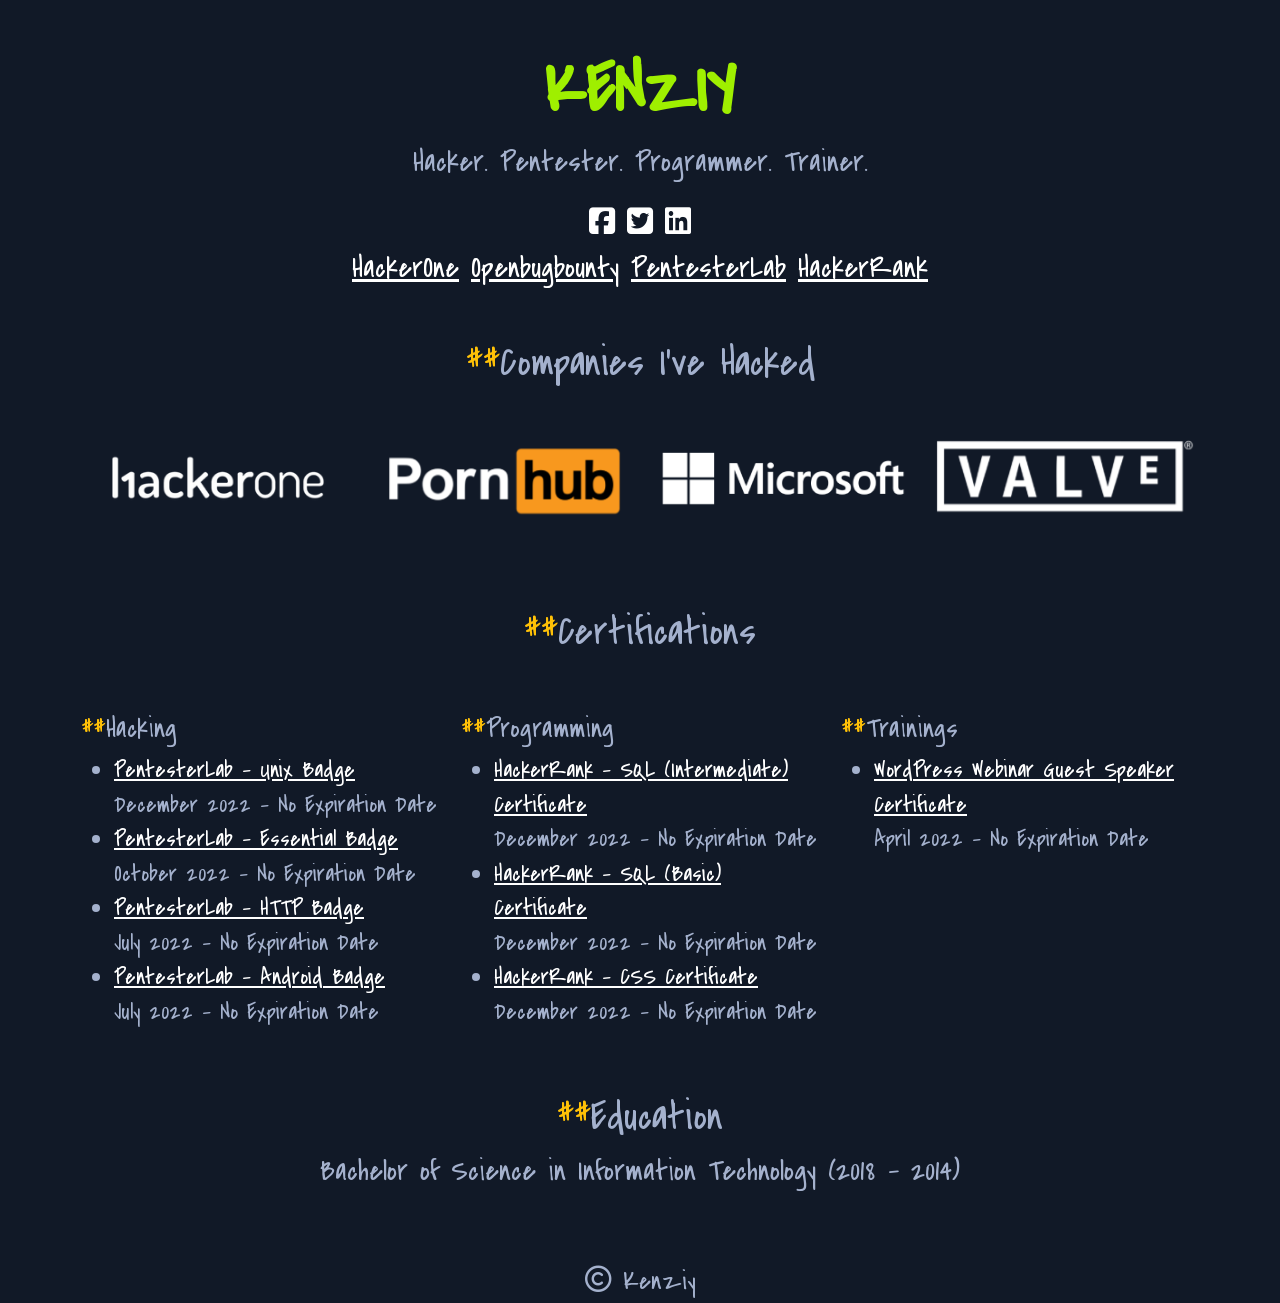
==== index.html @ 4110dbc7 "init" ====
<!DOCTYPE html>
<html>
<head>
	<meta charset="utf-8">
	<meta name="viewport" content="width=device-width, initial-scale=1">
	<!-- CSS only -->
	<link href="//cdn.jsdelivr.net/npm/bootstrap@5.2.3/dist/css/bootstrap.min.css" rel="stylesheet" integrity="sha384-rbsA2VBKQhggwzxH7pPCaAqO46MgnOM80zW1RWuH61DGLwZJEdK2Kadq2F9CUG65" crossorigin="anonymous">
	<link rel="preconnect" href="//fonts.googleapis.com"><link rel="preconnect" href="https://fonts.gstatic.com" crossorigin><link href="https://fonts.googleapis.com/css2?family=Covered+By+Your+Grace&display=swap" rel="stylesheet">
	<link rel="stylesheet" href="//cdnjs.cloudflare.com/ajax/libs/font-awesome/6.2.1/css/all.min.css" integrity="sha512-MV7K8+y+gLIBoVD59lQIYicR65iaqukzvf/nwasF0nqhPay5w/9lJmVM2hMDcnK1OnMGCdVK+iQrJ7lzPJQd1w==" crossorigin="anonymous" referrerpolicy="no-referrer" />
	<link rel="stylesheet" type="text/css" href="css/assets/owl.carousel.min.css">
	<link rel="stylesheet" type="text/css" href="css/style.css">
	<title>kenziy</title>
</head>
<body>
	<div class="container mt-5">
		<div class="row">
			<div class="col-12 text-center">
				<h1 class="title">KENZIY</h1>
				<p>Hacker. Pentester. Programmer. Trainer.</p>
				<ul class="social">
					<li>
						<a href="https://www.facebook.com/kenneth.billones/">
							<i class="fa-brands fa-square-facebook"></i>
						</a>
					</li>
					<li>
						<a href="https://twitter.com/k3nziy">
							<i class="fa-brands fa-square-twitter"></i>
						</a>
					</li>
					<li>
						<a href="https://www.linkedin.com/in/kenziy/">
							<i class="fa-brands fa-linkedin"></i>
						</a>
					</li>
				</ul>
				<ul class="social">
					<li>
						<a href="https://hackerone.com/kenziy">
							HackerOne
						</a>
					</li>
					<li>
						<a href="https://www.openbugbounty.org/researchers/kenziy/">
							Openbugbounty
						</a>
					</li>
					<li>
						<a href="https://pentesterlab.com/profile/kenziy">
							PentesterLab
						</a>
					</li>
					<li>
						<a href="https://www.hackerrank.com/kenziy">
							HackerRank
						</a>
					</li>
				</ul>
			</div>
		</div>
	</div>
	<div class="container mt-5">
		<div class="row">
			<div class="col-12 text-center">
				<h1><span class="text-warning">##</span>Companies I’ve Hacked</h1>
			</div>
		</div>
		<div class="row">
			<div class="col-12">
				<div class="owl-carousel">
				  <div>
				  	<img src="img/h1.png">
				  </div>
				  <div>
				  	<img src="img/ph.png">
				  </div>
				  <div>
				  	<img src="img/microsoft.png">
				  </div>
				  <div>
				  	<img src="img/valve.png">
				  </div>
				  <div>
				  	<img src="img/uber.png">
				  </div>
				  <div>
				  	<img src="img/sony.png">
				  </div>
				  <div>
				  	<img src="img/tuenti.png">
				  </div>
				  <div>
				  	<img src="img/Boozt.png">
				  </div>
				  <div>
				  	<img src="img/YouPorn.png">
				  </div>
				  <div>
				  	<img src="img/glitch.png">
				  </div>
				  <div>
				  	<img src="img/rbs.png">
				  </div>
				  <div>
				  	<img src="img/tmobile.png">
				  </div>
				</div>
			</div>
		</div>
	</div>
	<div class="container mt-5">
		<div class="row">
			<div class="col-12 text-center">
				<h1><span class="text-warning">##</span>Certifications</h1>
			</div>
			<div class="col-md-4 col-12 mt-5">
				<h3><span class="text-warning">##</span>Hacking</h3>
				<ul class="cerf">
					<li>
						<a href="https://pentesterlab.com/profile/kenziy">PentesterLab - Unix Badge</a>
						<div>December 2022 - No Expiration Date</div>
					</li>
					<li>
						<a href="https://pentesterlab.com/profile/kenziy">PentesterLab - Essential Badge</a>
						<div>October 2022 - No Expiration Date</div>
					</li>
					<li>
						<a href="https://pentesterlab.com/profile/kenziy">PentesterLab - HTTP Badge</a>
						<div>July 2022 - No Expiration Date</div>
					</li>
					<li>
						<a href="https://pentesterlab.com/profile/kenziy">PentesterLab - Android Badge</a>
						<div>July 2022 - No Expiration Date</div>
					</li>
				</ul>
			</div>
			<div class="col-md-4 col-12 mt-5">
				<h3><span class="text-warning">##</span>Programming</h3>
				<ul class="cerf">
					<li>
						<a href="https://www.hackerrank.com/certificates/a4f35c9ac286">HackerRank - SQL (Intermediate) Certificate</a>
						<div>December 2022 - No Expiration Date</div>
					</li>
					<li>
						<a href="https://www.hackerrank.com/certificates/40865e14c7e6">HackerRank - SQL (Basic) Certificate</a>
						<div>December 2022 - No Expiration Date</div>
					</li>
					<li>
						<a href="https://www.hackerrank.com/certificates/00c73dbf6b72">HackerRank - CSS Certificate</a>
						<div>December 2022 - No Expiration Date</div>
					</li>
				</ul>
			</div>
			<div class="col-md-4 col-12 mt-5">
				<h3><span class="text-warning">##</span>Trainings</h3>
				<ul class="cerf">
					<li>
						<a href="#">WordPress Webinar Guest Speaker Certificate</a>
						<div>April 2022 - No Expiration Date</div>
					</li>
				</ul>
			</div>
			<div class="col-12 mt-5 text-center">
				<h1><span class="text-warning">##</span>Education</h1>
				<p>Bachelor of Science in Information Technology (2018 - 2014)</p>
			</div>
		</div>
	</div>

	<footer class="mt-5">
		<div class="container">
			<div class="row">
				<div class="col-12 text-center">
					<small><i class="fa-regular fa-copyright"></i> Kenziy</small>
				</div>
			</div>
		</div>
	</footer>

	<script src="//code.jquery.com/jquery-3.6.1.slim.min.js" integrity="sha256-w8CvhFs7iHNVUtnSP0YKEg00p9Ih13rlL9zGqvLdePA=" crossorigin="anonymous"></script>
	<script type="text/javascript" src="js/owl.carousel.min.js"></script>	
	<script type="text/javascript" src="js/script.js"></script>	
</body>
</html>
---- css/style.css ----
body {
    background: #111927;
    color: #a4b1cd;
    font-family: 'Covered By Your Grace', cursive;
    font-size: 30px;
}

.title {
    color: #9fef00;
	font-size: 70px;
    font-weight: 700;
}

a {
	color: #fff;
}

a:hover,
a:active,
a:focus {
	color: #ffc107;
}

.social {
	margin: 0;
	padding: 0;
}

.social li {
	list-style: none;
	display: inline-block;
}

.cerf {
    font-size: 23px;
}
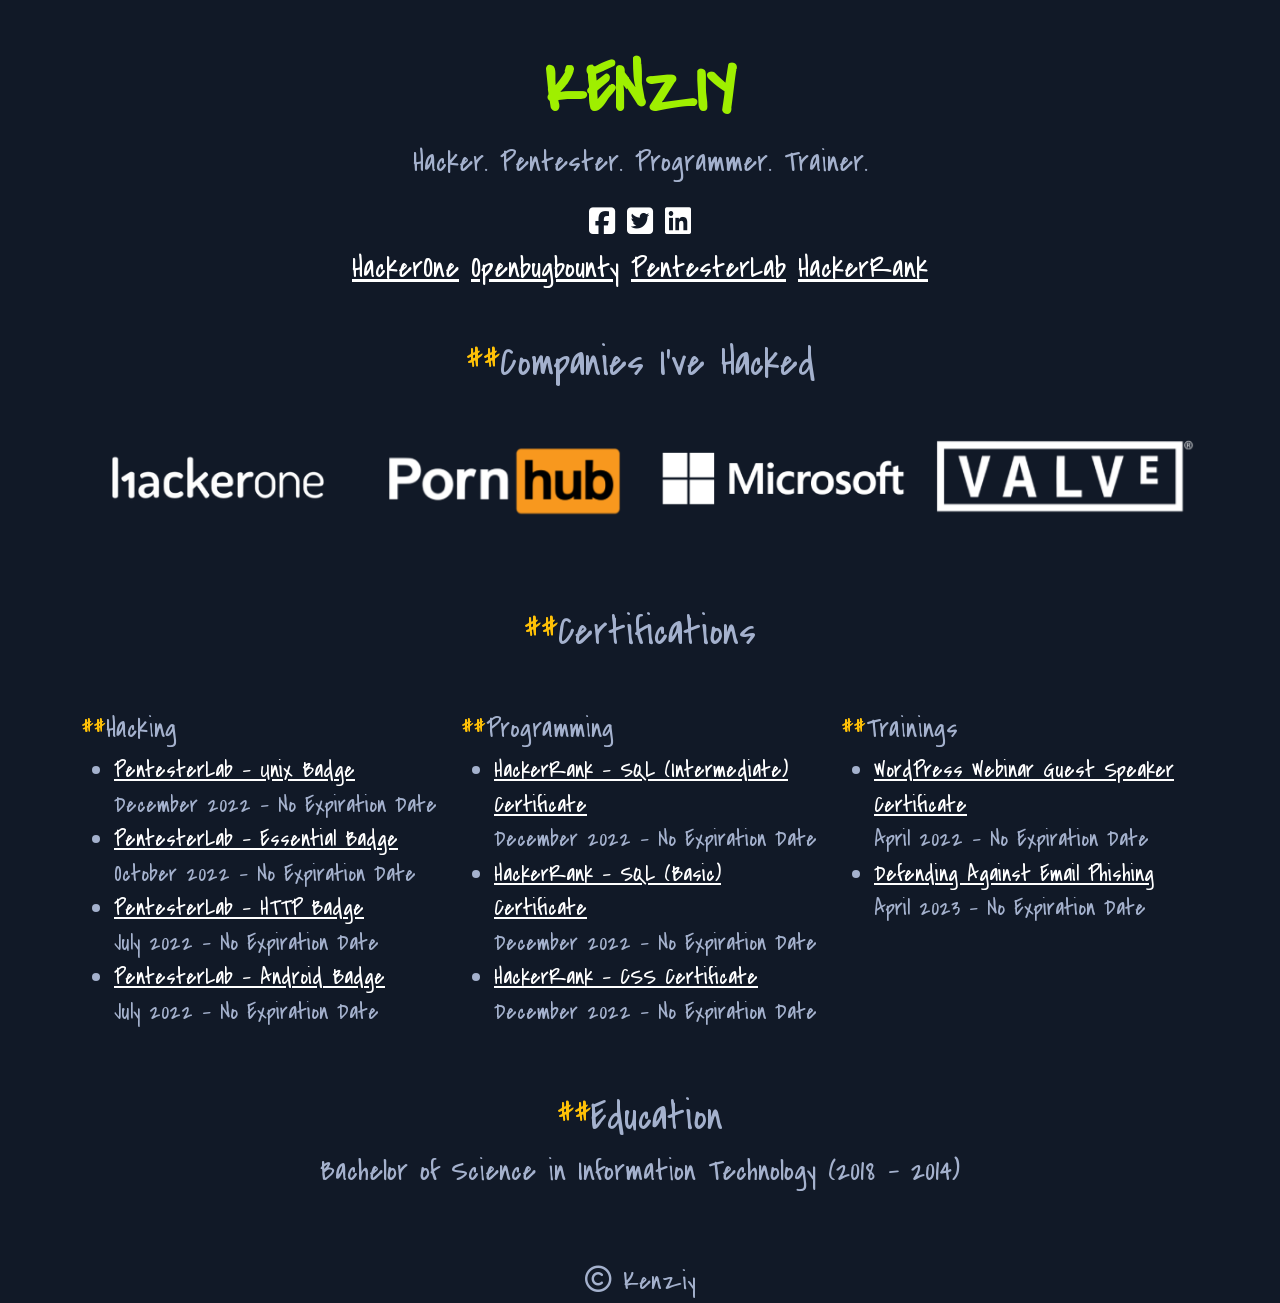
==== commit 36758442: "add new items" ====
--- a/index.html
+++ b/index.html
@@ -158,6 +158,10 @@
 						<a href="#">WordPress Webinar Guest Speaker Certificate</a>
 						<div>April 2022 - No Expiration Date</div>
 					</li>
+					<li>
+						<a href="#">Defending Against Email Phishing</a>
+						<div>April 2023 - No Expiration Date</div>
+					</li>
 				</ul>
 			</div>
 			<div class="col-12 mt-5 text-center">
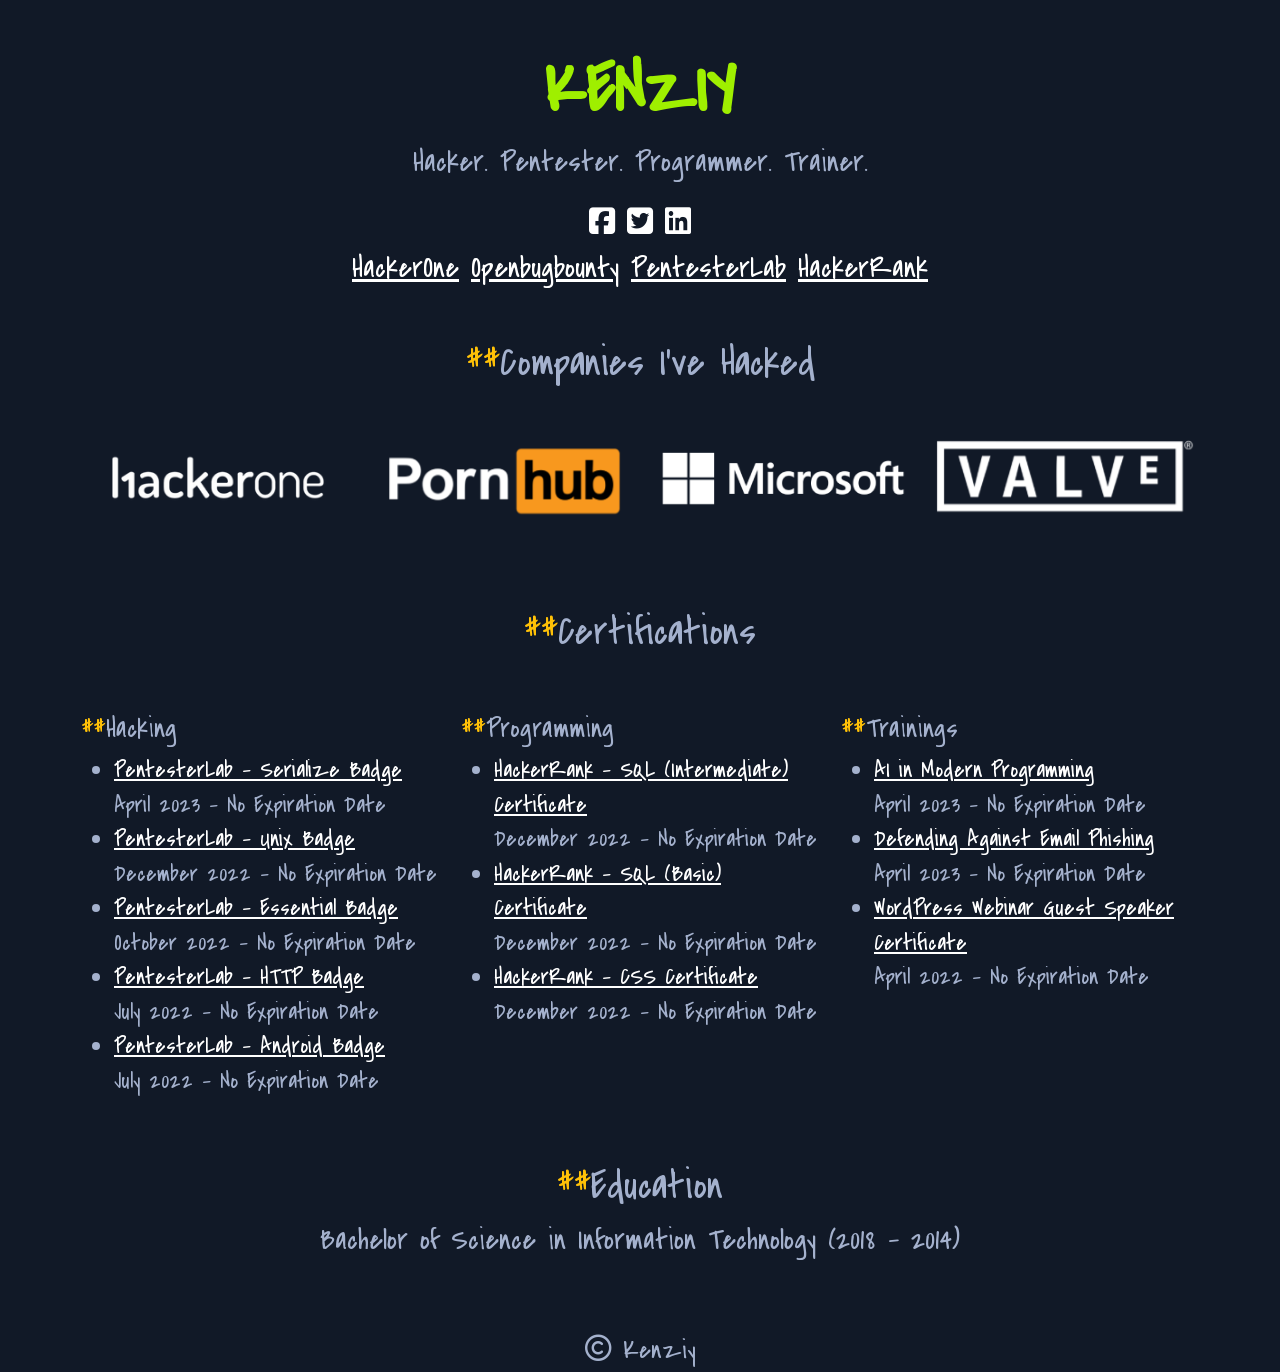
==== commit 0f7deff9: "add 2 new certificates" ====
--- a/index.html
+++ b/index.html
@@ -117,6 +117,10 @@
 				<h3><span class="text-warning">##</span>Hacking</h3>
 				<ul class="cerf">
 					<li>
+						<a href="https://pentesterlab.com/profile/kenziy">PentesterLab - Serialize Badge</a>
+						<div>April 2023 - No Expiration Date</div>
+					</li>
+					<li>
 						<a href="https://pentesterlab.com/profile/kenziy">PentesterLab - Unix Badge</a>
 						<div>December 2022 - No Expiration Date</div>
 					</li>
@@ -155,12 +159,16 @@
 				<h3><span class="text-warning">##</span>Trainings</h3>
 				<ul class="cerf">
 					<li>
-						<a href="#">WordPress Webinar Guest Speaker Certificate</a>
-						<div>April 2022 - No Expiration Date</div>
+						<a href="#">AI in Modern Programming</a>
+						<div>April 2023 - No Expiration Date</div>
 					</li>
 					<li>
 						<a href="#">Defending Against Email Phishing</a>
 						<div>April 2023 - No Expiration Date</div>
+					</li>
+					<li>
+						<a href="#">WordPress Webinar Guest Speaker Certificate</a>
+						<div>April 2022 - No Expiration Date</div>
 					</li>
 				</ul>
 			</div>
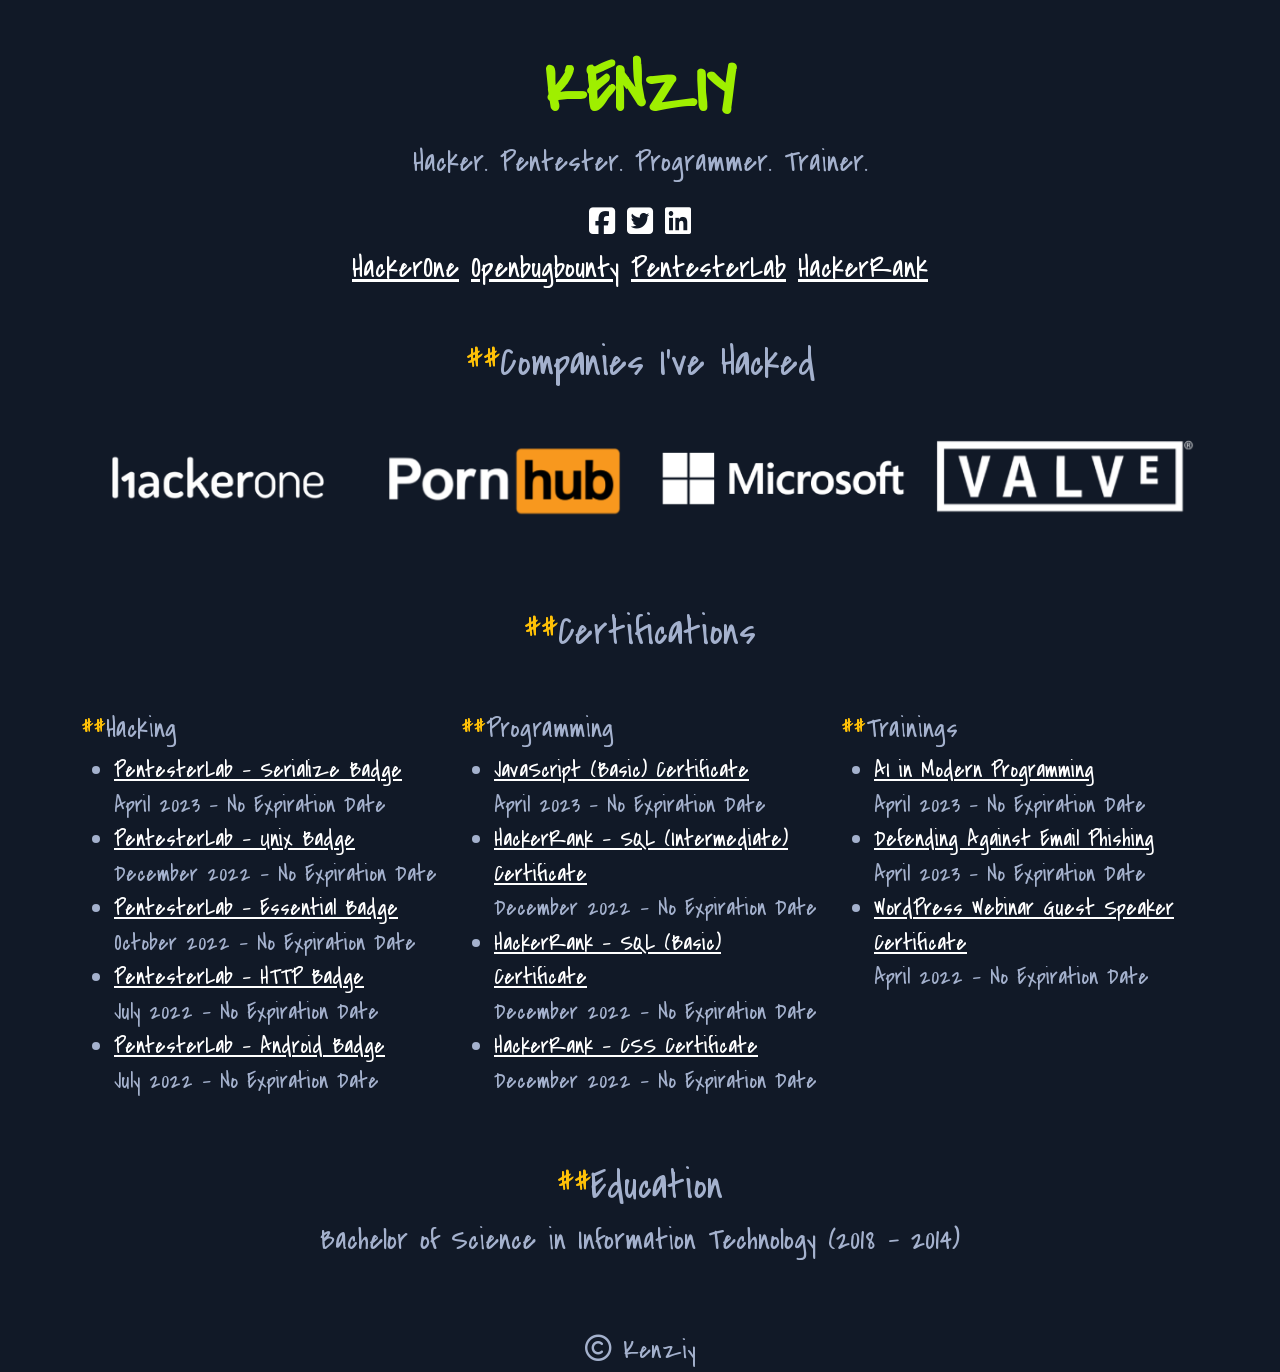
==== commit 946a6e0c: "add cert" ====
--- a/index.html
+++ b/index.html
@@ -142,6 +142,10 @@
 				<h3><span class="text-warning">##</span>Programming</h3>
 				<ul class="cerf">
 					<li>
+						<a href="https://www.hackerrank.com/certificates/iframe/6a501cbc9bdf">JavaScript (Basic) Certificate</a>
+						<div>April 2023 - No Expiration Date</div>
+					</li>
+					<li>
 						<a href="https://www.hackerrank.com/certificates/a4f35c9ac286">HackerRank - SQL (Intermediate) Certificate</a>
 						<div>December 2022 - No Expiration Date</div>
 					</li>
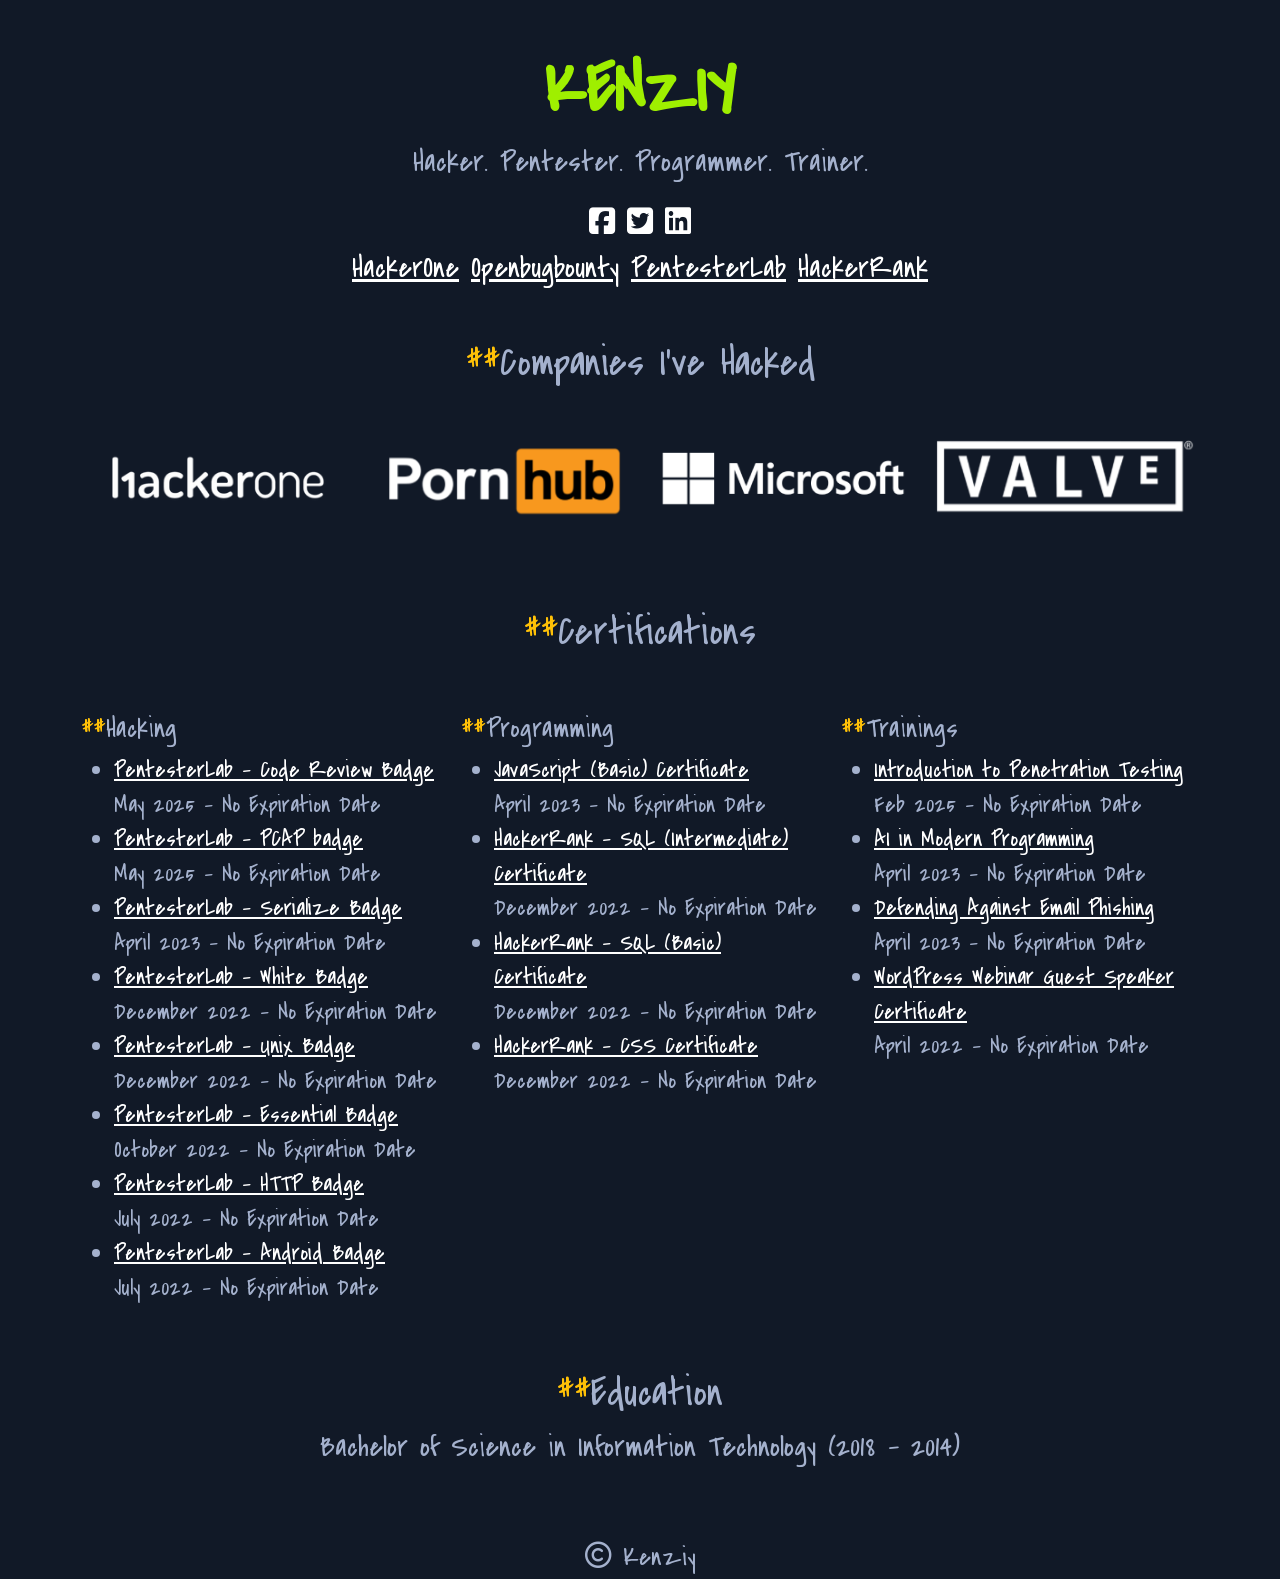
==== commit f99e12fa: "adding new certificates" ====
--- a/index.html
+++ b/index.html
@@ -117,23 +117,35 @@
 				<h3><span class="text-warning">##</span>Hacking</h3>
 				<ul class="cerf">
 					<li>
-						<a href="https://pentesterlab.com/profile/kenziy">PentesterLab - Serialize Badge</a>
-						<div>April 2023 - No Expiration Date</div>
-					</li>
-					<li>
-						<a href="https://pentesterlab.com/profile/kenziy">PentesterLab - Unix Badge</a>
-						<div>December 2022 - No Expiration Date</div>
-					</li>
-					<li>
-						<a href="https://pentesterlab.com/profile/kenziy">PentesterLab - Essential Badge</a>
+						<a href="https://pentesterlab.com/certs/1806f2f318053dd2a117ac06ebfe96">PentesterLab - Code Review Badge</a>
+						<div>May 2025 - No Expiration Date</div>
+					</li>
+					<li>
+						<a href="https://pentesterlab.com/certs/008d42134ee0b3b853c9b43e03cf5c">PentesterLab - PCAP badge</a>
+						<div>May 2025 - No Expiration Date</div>
+					</li>
+					<li>
+						<a href="https://pentesterlab.com/certs/d6bb770129b5577a820a8dba920a10">PentesterLab - Serialize Badge</a>
+						<div>April 2023 - No Expiration Date</div>
+					</li>
+					<li>
+						<a href="https://pentesterlab.com/certs/3af31ad1b3a63f45ca9ce07cfa13cc">PentesterLab - White Badge</a>
+						<div>December 2022 - No Expiration Date</div>
+					</li>
+					<li>
+						<a href="https://pentesterlab.com/certs/23453e99aaa002b8e623bb0978de0b">PentesterLab - Unix Badge</a>
+						<div>December 2022 - No Expiration Date</div>
+					</li>
+					<li>
+						<a href="https://pentesterlab.com/certs/67aaec97ef43b007c3b7911063f41b">PentesterLab - Essential Badge</a>
 						<div>October 2022 - No Expiration Date</div>
 					</li>
 					<li>
-						<a href="https://pentesterlab.com/profile/kenziy">PentesterLab - HTTP Badge</a>
+						<a href="https://pentesterlab.com/certs/45283d2e04991c6f75aaea7fc19a0a">PentesterLab - HTTP Badge</a>
 						<div>July 2022 - No Expiration Date</div>
 					</li>
 					<li>
-						<a href="https://pentesterlab.com/profile/kenziy">PentesterLab - Android Badge</a>
+						<a href="https://pentesterlab.com/certs/3af31ad1b3a63f45ca9ce07cfa13cc">PentesterLab - Android Badge</a>
 						<div>July 2022 - No Expiration Date</div>
 					</li>
 				</ul>
@@ -162,6 +174,10 @@
 			<div class="col-md-4 col-12 mt-5">
 				<h3><span class="text-warning">##</span>Trainings</h3>
 				<ul class="cerf">
+					<li>
+						<a href="#">Introduction to Penetration Testing</a>
+						<div>Feb 2025 - No Expiration Date</div>
+					</li>
 					<li>
 						<a href="#">AI in Modern Programming</a>
 						<div>April 2023 - No Expiration Date</div>
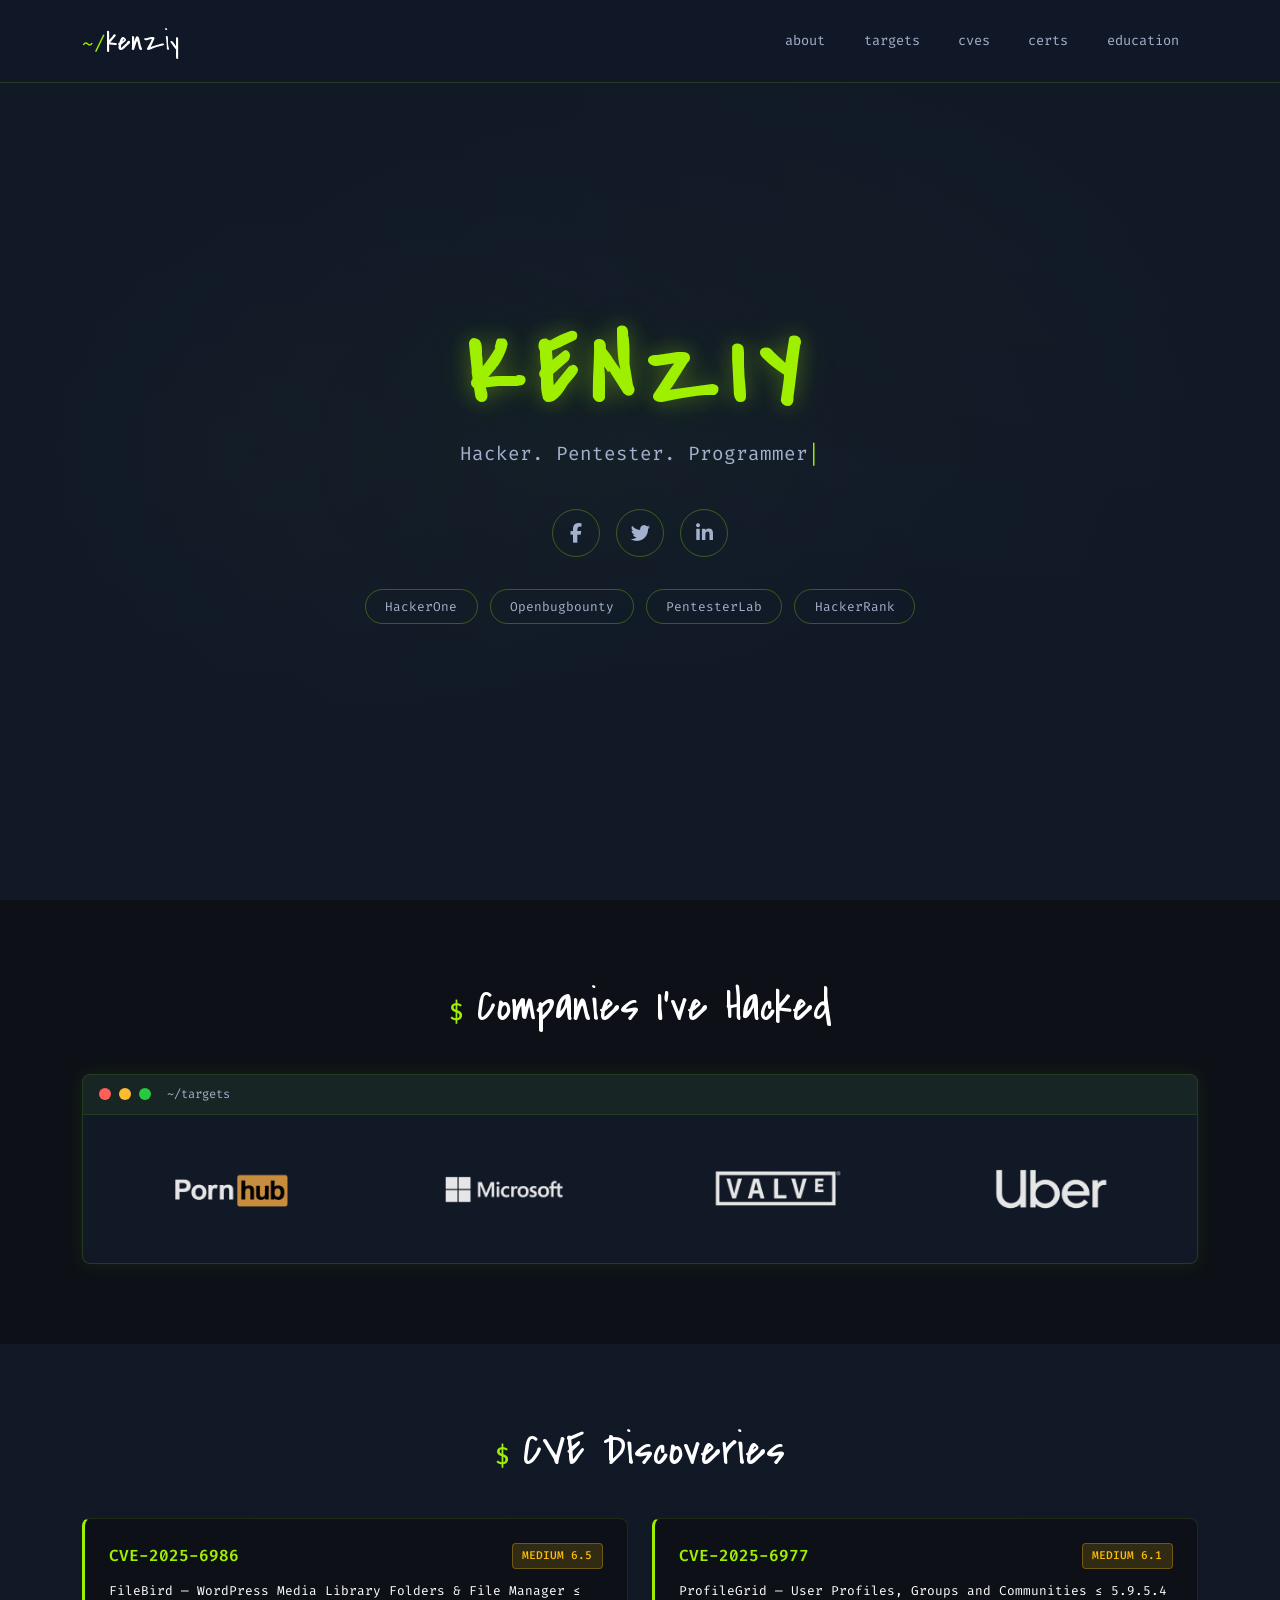
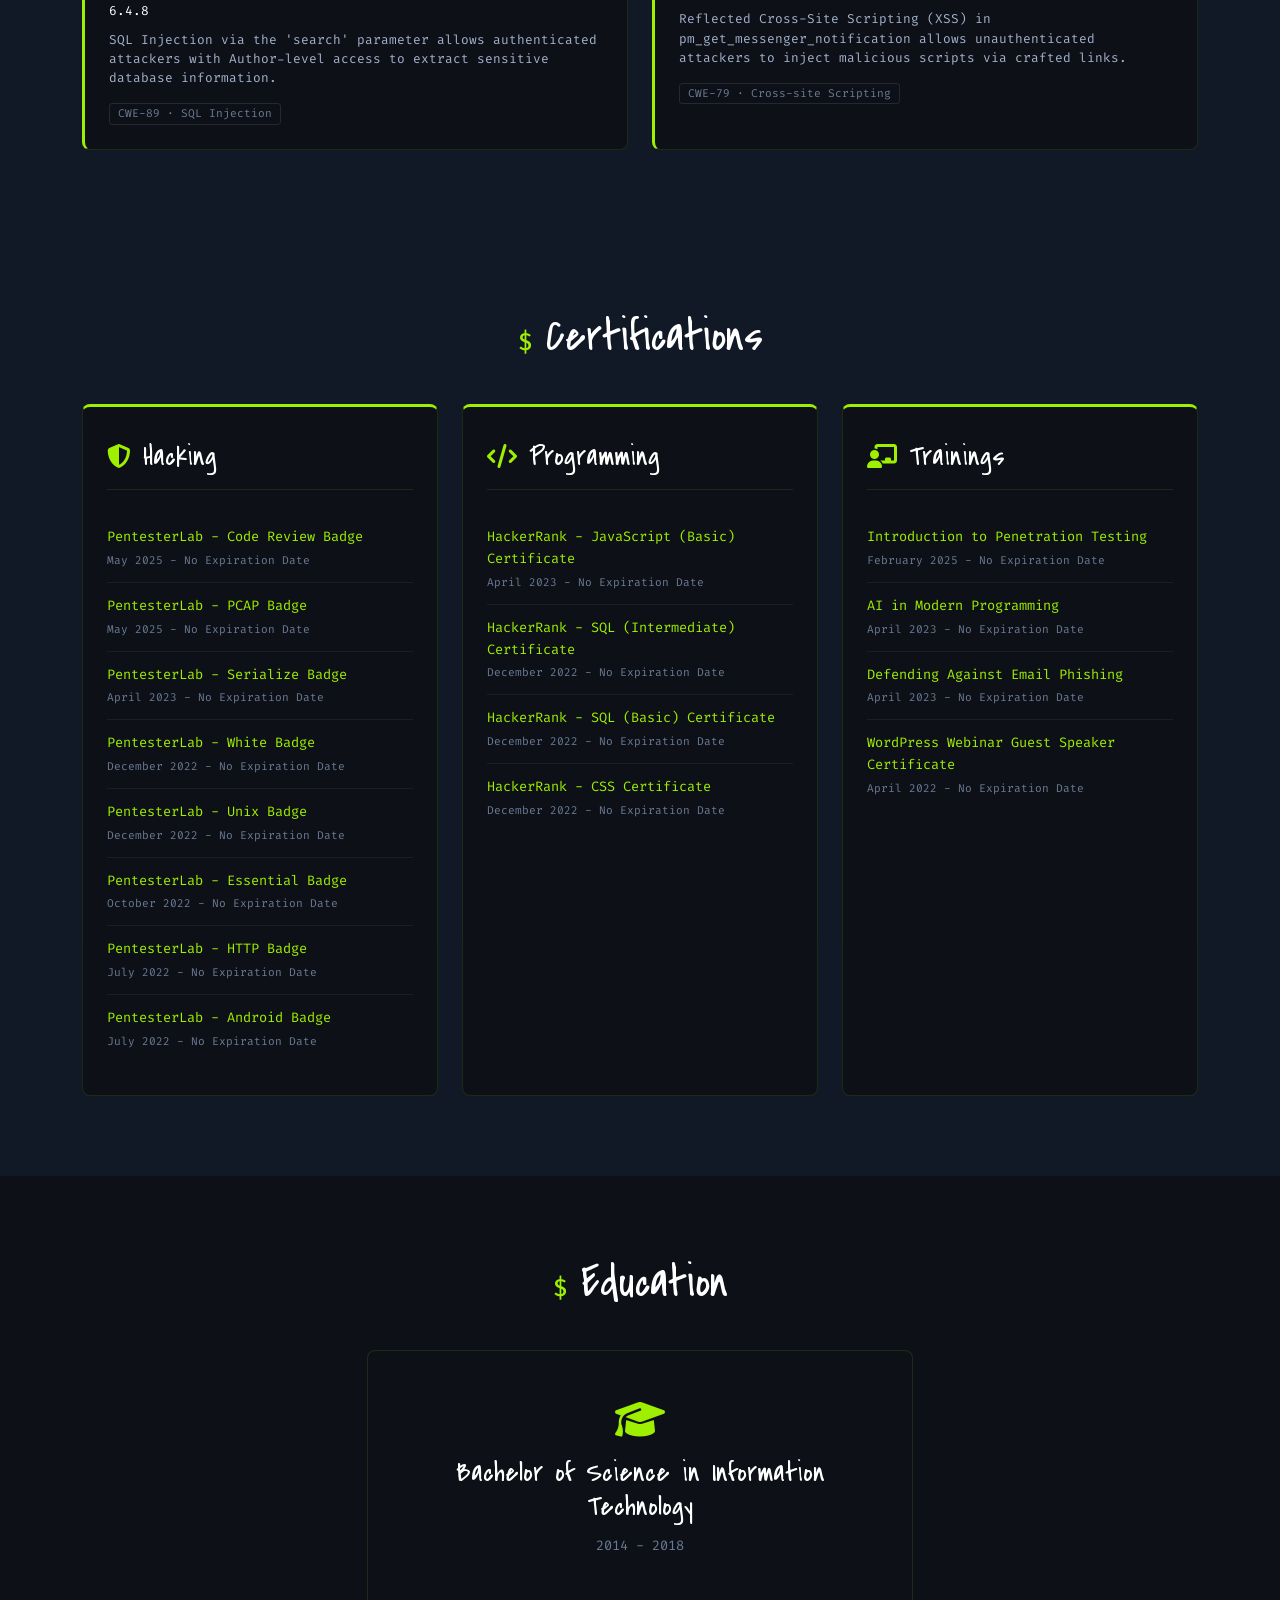
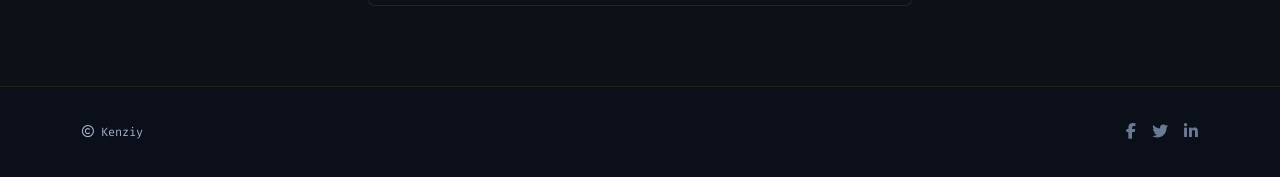
==== commit d4464c50: "dasd" ====
--- a/index.html
+++ b/index.html
@@ -1,216 +1,320 @@
 <!DOCTYPE html>
-<html>
+<html lang="en">
 <head>
 	<meta charset="utf-8">
 	<meta name="viewport" content="width=device-width, initial-scale=1">
-	<!-- CSS only -->
+	<title>kenziy</title>
+	<!-- Bootstrap 5.2.3 -->
 	<link href="//cdn.jsdelivr.net/npm/bootstrap@5.2.3/dist/css/bootstrap.min.css" rel="stylesheet" integrity="sha384-rbsA2VBKQhggwzxH7pPCaAqO46MgnOM80zW1RWuH61DGLwZJEdK2Kadq2F9CUG65" crossorigin="anonymous">
-	<link rel="preconnect" href="//fonts.googleapis.com"><link rel="preconnect" href="https://fonts.gstatic.com" crossorigin><link href="https://fonts.googleapis.com/css2?family=Covered+By+Your+Grace&display=swap" rel="stylesheet">
+	<!-- Google Fonts -->
+	<link rel="preconnect" href="//fonts.googleapis.com">
+	<link rel="preconnect" href="https://fonts.gstatic.com" crossorigin>
+	<link href="https://fonts.googleapis.com/css2?family=Covered+By+Your+Grace&family=Fira+Code:wght@400;500;600&display=swap" rel="stylesheet">
+	<!-- Font Awesome 6.2.1 -->
 	<link rel="stylesheet" href="//cdnjs.cloudflare.com/ajax/libs/font-awesome/6.2.1/css/all.min.css" integrity="sha512-MV7K8+y+gLIBoVD59lQIYicR65iaqukzvf/nwasF0nqhPay5w/9lJmVM2hMDcnK1OnMGCdVK+iQrJ7lzPJQd1w==" crossorigin="anonymous" referrerpolicy="no-referrer" />
+	<!-- Owl Carousel -->
 	<link rel="stylesheet" type="text/css" href="css/assets/owl.carousel.min.css">
+	<!-- Custom styles -->
 	<link rel="stylesheet" type="text/css" href="css/style.css">
-	<title>kenziy</title>
 </head>
 <body>
-	<div class="container mt-5">
-		<div class="row">
-			<div class="col-12 text-center">
-				<h1 class="title">KENZIY</h1>
-				<p>Hacker. Pentester. Programmer. Trainer.</p>
-				<ul class="social">
-					<li>
-						<a href="https://www.facebook.com/kenneth.billones/">
-							<i class="fa-brands fa-square-facebook"></i>
-						</a>
-					</li>
-					<li>
-						<a href="https://twitter.com/k3nziy">
-							<i class="fa-brands fa-square-twitter"></i>
-						</a>
-					</li>
-					<li>
-						<a href="https://www.linkedin.com/in/kenziy/">
-							<i class="fa-brands fa-linkedin"></i>
-						</a>
+
+	<!-- Navigation -->
+	<nav class="navbar navbar-expand-md navbar-dark fixed-top" id="mainNav">
+		<div class="container">
+			<a class="navbar-brand" href="#">
+				<span class="brand-prompt">~/</span>kenziy
+			</a>
+			<button class="navbar-toggler" type="button" data-bs-toggle="collapse" data-bs-target="#navbarNav">
+				<span class="navbar-toggler-icon"></span>
+			</button>
+			<div class="collapse navbar-collapse justify-content-end" id="navbarNav">
+				<ul class="navbar-nav">
+					<li class="nav-item">
+						<a class="nav-link" href="#about">about</a>
+					</li>
+					<li class="nav-item">
+						<a class="nav-link" href="#targets">targets</a>
+					</li>
+					<li class="nav-item">
+						<a class="nav-link" href="#cves">cves</a>
+					</li>
+					<li class="nav-item">
+						<a class="nav-link" href="#certs">certs</a>
+					</li>
+					<li class="nav-item">
+						<a class="nav-link" href="#education">education</a>
 					</li>
 				</ul>
-				<ul class="social">
-					<li>
-						<a href="https://hackerone.com/kenziy">
-							HackerOne
-						</a>
-					</li>
-					<li>
-						<a href="https://www.openbugbounty.org/researchers/kenziy/">
-							Openbugbounty
-						</a>
-					</li>
-					<li>
-						<a href="https://pentesterlab.com/profile/kenziy">
-							PentesterLab
-						</a>
-					</li>
-					<li>
-						<a href="https://www.hackerrank.com/kenziy">
-							HackerRank
-						</a>
-					</li>
-				</ul>
-			</div>
-		</div>
-	</div>
-	<div class="container mt-5">
-		<div class="row">
-			<div class="col-12 text-center">
-				<h1><span class="text-warning">##</span>Companies I’ve Hacked</h1>
-			</div>
-		</div>
-		<div class="row">
-			<div class="col-12">
-				<div class="owl-carousel">
-				  <div>
-				  	<img src="img/h1.png">
-				  </div>
-				  <div>
-				  	<img src="img/ph.png">
-				  </div>
-				  <div>
-				  	<img src="img/microsoft.png">
-				  </div>
-				  <div>
-				  	<img src="img/valve.png">
-				  </div>
-				  <div>
-				  	<img src="img/uber.png">
-				  </div>
-				  <div>
-				  	<img src="img/sony.png">
-				  </div>
-				  <div>
-				  	<img src="img/tuenti.png">
-				  </div>
-				  <div>
-				  	<img src="img/Boozt.png">
-				  </div>
-				  <div>
-				  	<img src="img/YouPorn.png">
-				  </div>
-				  <div>
-				  	<img src="img/glitch.png">
-				  </div>
-				  <div>
-				  	<img src="img/rbs.png">
-				  </div>
-				  <div>
-				  	<img src="img/tmobile.png">
-				  </div>
-				</div>
-			</div>
-		</div>
-	</div>
-	<div class="container mt-5">
-		<div class="row">
-			<div class="col-12 text-center">
-				<h1><span class="text-warning">##</span>Certifications</h1>
-			</div>
-			<div class="col-md-4 col-12 mt-5">
-				<h3><span class="text-warning">##</span>Hacking</h3>
-				<ul class="cerf">
-					<li>
-						<a href="https://pentesterlab.com/certs/1806f2f318053dd2a117ac06ebfe96">PentesterLab - Code Review Badge</a>
-						<div>May 2025 - No Expiration Date</div>
-					</li>
-					<li>
-						<a href="https://pentesterlab.com/certs/008d42134ee0b3b853c9b43e03cf5c">PentesterLab - PCAP badge</a>
-						<div>May 2025 - No Expiration Date</div>
-					</li>
-					<li>
-						<a href="https://pentesterlab.com/certs/d6bb770129b5577a820a8dba920a10">PentesterLab - Serialize Badge</a>
-						<div>April 2023 - No Expiration Date</div>
-					</li>
-					<li>
-						<a href="https://pentesterlab.com/certs/3af31ad1b3a63f45ca9ce07cfa13cc">PentesterLab - White Badge</a>
-						<div>December 2022 - No Expiration Date</div>
-					</li>
-					<li>
-						<a href="https://pentesterlab.com/certs/23453e99aaa002b8e623bb0978de0b">PentesterLab - Unix Badge</a>
-						<div>December 2022 - No Expiration Date</div>
-					</li>
-					<li>
-						<a href="https://pentesterlab.com/certs/67aaec97ef43b007c3b7911063f41b">PentesterLab - Essential Badge</a>
-						<div>October 2022 - No Expiration Date</div>
-					</li>
-					<li>
-						<a href="https://pentesterlab.com/certs/45283d2e04991c6f75aaea7fc19a0a">PentesterLab - HTTP Badge</a>
-						<div>July 2022 - No Expiration Date</div>
-					</li>
-					<li>
-						<a href="https://pentesterlab.com/certs/3af31ad1b3a63f45ca9ce07cfa13cc">PentesterLab - Android Badge</a>
-						<div>July 2022 - No Expiration Date</div>
-					</li>
-				</ul>
-			</div>
-			<div class="col-md-4 col-12 mt-5">
-				<h3><span class="text-warning">##</span>Programming</h3>
-				<ul class="cerf">
-					<li>
-						<a href="https://www.hackerrank.com/certificates/iframe/6a501cbc9bdf">JavaScript (Basic) Certificate</a>
-						<div>April 2023 - No Expiration Date</div>
-					</li>
-					<li>
-						<a href="https://www.hackerrank.com/certificates/a4f35c9ac286">HackerRank - SQL (Intermediate) Certificate</a>
-						<div>December 2022 - No Expiration Date</div>
-					</li>
-					<li>
-						<a href="https://www.hackerrank.com/certificates/40865e14c7e6">HackerRank - SQL (Basic) Certificate</a>
-						<div>December 2022 - No Expiration Date</div>
-					</li>
-					<li>
-						<a href="https://www.hackerrank.com/certificates/00c73dbf6b72">HackerRank - CSS Certificate</a>
-						<div>December 2022 - No Expiration Date</div>
-					</li>
-				</ul>
-			</div>
-			<div class="col-md-4 col-12 mt-5">
-				<h3><span class="text-warning">##</span>Trainings</h3>
-				<ul class="cerf">
-					<li>
-						<a href="#">Introduction to Penetration Testing</a>
-						<div>Feb 2025 - No Expiration Date</div>
-					</li>
-					<li>
-						<a href="#">AI in Modern Programming</a>
-						<div>April 2023 - No Expiration Date</div>
-					</li>
-					<li>
-						<a href="#">Defending Against Email Phishing</a>
-						<div>April 2023 - No Expiration Date</div>
-					</li>
-					<li>
-						<a href="#">WordPress Webinar Guest Speaker Certificate</a>
-						<div>April 2022 - No Expiration Date</div>
-					</li>
-				</ul>
-			</div>
-			<div class="col-12 mt-5 text-center">
-				<h1><span class="text-warning">##</span>Education</h1>
-				<p>Bachelor of Science in Information Technology (2018 - 2014)</p>
-			</div>
-		</div>
-	</div>
-
-	<footer class="mt-5">
+			</div>
+		</div>
+	</nav>
+
+	<!-- Hero Section -->
+	<section id="about" class="hero-section">
+		<canvas id="matrix-bg"></canvas>
+		<div class="container">
+			<div class="row justify-content-center">
+				<div class="col-lg-10 text-center">
+					<h1 class="hero-title glow">KENZIY</h1>
+					<p class="hero-tagline">
+						<span id="typed-text"></span><span class="cursor">|</span>
+					</p>
+					<ul class="social-icons">
+						<li>
+							<a href="https://www.facebook.com/kenneth.billones/" class="social-btn" aria-label="Facebook">
+								<i class="fa-brands fa-facebook-f"></i>
+							</a>
+						</li>
+						<li>
+							<a href="https://twitter.com/k3nziy" class="social-btn" aria-label="Twitter">
+								<i class="fa-brands fa-twitter"></i>
+							</a>
+						</li>
+						<li>
+							<a href="https://www.linkedin.com/in/kenziy/" class="social-btn" aria-label="LinkedIn">
+								<i class="fa-brands fa-linkedin-in"></i>
+							</a>
+						</li>
+					</ul>
+					<div class="platform-badges">
+						<a href="https://hackerone.com/kenziy" class="badge-pill">HackerOne</a>
+						<a href="https://www.openbugbounty.org/researchers/kenziy/" class="badge-pill">Openbugbounty</a>
+						<a href="https://pentesterlab.com/profile/kenziy" class="badge-pill">PentesterLab</a>
+						<a href="https://www.hackerrank.com/kenziy" class="badge-pill">HackerRank</a>
+					</div>
+				</div>
+			</div>
+		</div>
+	</section>
+
+	<!-- Companies Section -->
+	<section id="targets" class="section section-alt">
 		<div class="container">
 			<div class="row">
-				<div class="col-12 text-center">
+				<div class="col-12 text-center reveal">
+					<h2 class="section-title"><span class="prompt">$ </span>Companies I've Hacked</h2>
+				</div>
+			</div>
+			<div class="row mt-4">
+				<div class="col-12 reveal">
+					<div class="terminal-window">
+						<div class="terminal-header">
+							<span class="terminal-dot red"></span>
+							<span class="terminal-dot yellow"></span>
+							<span class="terminal-dot green"></span>
+							<span class="terminal-title">~/targets</span>
+						</div>
+						<div class="terminal-body">
+							<div class="owl-carousel">
+								<div><img src="img/h1.png" alt="HackerOne"></div>
+								<div><img src="img/ph.png" alt="PH"></div>
+								<div><img src="img/microsoft.png" alt="Microsoft"></div>
+								<div><img src="img/valve.png" alt="Valve"></div>
+								<div><img src="img/uber.png" alt="Uber"></div>
+								<div><img src="img/sony.png" alt="Sony"></div>
+								<div><img src="img/tuenti.png" alt="Tuenti"></div>
+								<div><img src="img/Boozt.png" alt="Boozt"></div>
+								<div><img src="img/YouPorn.png" alt="YouPorn"></div>
+								<div><img src="img/glitch.png" alt="Glitch"></div>
+								<div><img src="img/rbs.png" alt="RBS"></div>
+								<div><img src="img/tmobile.png" alt="T-Mobile"></div>
+							</div>
+						</div>
+					</div>
+				</div>
+			</div>
+		</div>
+	</section>
+
+	<!-- CVE Discoveries Section -->
+	<section id="cves" class="section">
+		<div class="container">
+			<div class="row">
+				<div class="col-12 text-center reveal">
+					<h2 class="section-title"><span class="prompt">$ </span>CVE Discoveries</h2>
+				</div>
+			</div>
+			<div class="row mt-4 justify-content-center">
+				<div class="col-md-6 col-12 reveal">
+					<a href="https://www.cve.org/CVERecord?id=CVE-2025-6986" class="cve-card-link">
+						<div class="cve-card">
+							<div class="cve-card-header">
+								<span class="cve-id">CVE-2025-6986</span>
+								<span class="cve-severity medium">MEDIUM 6.5</span>
+							</div>
+							<p class="cve-product">FileBird &mdash; WordPress Media Library Folders &amp; File Manager &le; 6.4.8</p>
+							<p class="cve-desc">SQL Injection via the 'search' parameter allows authenticated attackers with Author-level access to extract sensitive database information.</p>
+							<span class="cve-tag">CWE-89 &middot; SQL Injection</span>
+						</div>
+					</a>
+				</div>
+				<div class="col-md-6 col-12 reveal">
+					<a href="https://www.cve.org/CVERecord?id=CVE-2025-6977" class="cve-card-link">
+						<div class="cve-card">
+							<div class="cve-card-header">
+								<span class="cve-id">CVE-2025-6977</span>
+								<span class="cve-severity medium">MEDIUM 6.1</span>
+							</div>
+							<p class="cve-product">ProfileGrid &mdash; User Profiles, Groups and Communities &le; 5.9.5.4</p>
+							<p class="cve-desc">Reflected Cross-Site Scripting (XSS) in pm_get_messenger_notification allows unauthenticated attackers to inject malicious scripts via crafted links.</p>
+							<span class="cve-tag">CWE-79 &middot; Cross-site Scripting</span>
+						</div>
+					</a>
+				</div>
+			</div>
+		</div>
+	</section>
+
+	<!-- Certifications Section -->
+	<section id="certs" class="section">
+		<div class="container">
+			<div class="row">
+				<div class="col-12 text-center reveal">
+					<h2 class="section-title"><span class="prompt">$ </span>Certifications</h2>
+				</div>
+			</div>
+			<div class="row mt-4">
+				<div class="col-md-4 col-12 reveal">
+					<div class="cert-card">
+						<div class="cert-card-header">
+							<i class="fa-solid fa-shield-halved cert-icon"></i>
+							<h3>Hacking</h3>
+						</div>
+						<ul class="cert-list">
+							<li>
+								<a href="https://pentesterlab.com/certs/1806f2f318053dd2a117ac06ebfe96">PentesterLab - Code Review Badge</a>
+								<span class="cert-date">May 2025 - No Expiration Date</span>
+							</li>
+							<li>
+								<a href="https://pentesterlab.com/certs/008d42134ee0b3b853c9b43e03cf5c">PentesterLab - PCAP Badge</a>
+								<span class="cert-date">May 2025 - No Expiration Date</span>
+							</li>
+							<li>
+								<a href="https://pentesterlab.com/certs/d6bb770129b5577a820a8dba920a10">PentesterLab - Serialize Badge</a>
+								<span class="cert-date">April 2023 - No Expiration Date</span>
+							</li>
+							<li>
+								<a href="https://pentesterlab.com/certs/3af31ad1b3a63f45ca9ce07cfa13cc">PentesterLab - White Badge</a>
+								<span class="cert-date">December 2022 - No Expiration Date</span>
+							</li>
+							<li>
+								<a href="https://pentesterlab.com/certs/23453e99aaa002b8e623bb0978de0b">PentesterLab - Unix Badge</a>
+								<span class="cert-date">December 2022 - No Expiration Date</span>
+							</li>
+							<li>
+								<a href="https://pentesterlab.com/certs/67aaec97ef43b007c3b7911063f41b">PentesterLab - Essential Badge</a>
+								<span class="cert-date">October 2022 - No Expiration Date</span>
+							</li>
+							<li>
+								<a href="https://pentesterlab.com/certs/45283d2e04991c6f75aaea7fc19a0a">PentesterLab - HTTP Badge</a>
+								<span class="cert-date">July 2022 - No Expiration Date</span>
+							</li>
+							<li>
+								<a href="https://pentesterlab.com/certs/3af31ad1b3a63f45ca9ce07cfa13cc">PentesterLab - Android Badge</a>
+								<span class="cert-date">July 2022 - No Expiration Date</span>
+							</li>
+						</ul>
+					</div>
+				</div>
+				<div class="col-md-4 col-12 reveal">
+					<div class="cert-card">
+						<div class="cert-card-header">
+							<i class="fa-solid fa-code cert-icon"></i>
+							<h3>Programming</h3>
+						</div>
+						<ul class="cert-list">
+							<li>
+								<a href="https://www.hackerrank.com/certificates/iframe/6a501cbc9bdf">HackerRank - JavaScript (Basic) Certificate</a>
+								<span class="cert-date">April 2023 - No Expiration Date</span>
+							</li>
+							<li>
+								<a href="https://www.hackerrank.com/certificates/a4f35c9ac286">HackerRank - SQL (Intermediate) Certificate</a>
+								<span class="cert-date">December 2022 - No Expiration Date</span>
+							</li>
+							<li>
+								<a href="https://www.hackerrank.com/certificates/40865e14c7e6">HackerRank - SQL (Basic) Certificate</a>
+								<span class="cert-date">December 2022 - No Expiration Date</span>
+							</li>
+							<li>
+								<a href="https://www.hackerrank.com/certificates/00c73dbf6b72">HackerRank - CSS Certificate</a>
+								<span class="cert-date">December 2022 - No Expiration Date</span>
+							</li>
+						</ul>
+					</div>
+				</div>
+				<div class="col-md-4 col-12 reveal">
+					<div class="cert-card">
+						<div class="cert-card-header">
+							<i class="fa-solid fa-chalkboard-user cert-icon"></i>
+							<h3>Trainings</h3>
+						</div>
+						<ul class="cert-list">
+							<li>
+								<a href="#">Introduction to Penetration Testing</a>
+								<span class="cert-date">February 2025 - No Expiration Date</span>
+							</li>
+							<li>
+								<a href="#">AI in Modern Programming</a>
+								<span class="cert-date">April 2023 - No Expiration Date</span>
+							</li>
+							<li>
+								<a href="#">Defending Against Email Phishing</a>
+								<span class="cert-date">April 2023 - No Expiration Date</span>
+							</li>
+							<li>
+								<a href="#">WordPress Webinar Guest Speaker Certificate</a>
+								<span class="cert-date">April 2022 - No Expiration Date</span>
+							</li>
+						</ul>
+					</div>
+				</div>
+			</div>
+		</div>
+	</section>
+
+	<!-- Education Section -->
+	<section id="education" class="section section-alt">
+		<div class="container">
+			<div class="row">
+				<div class="col-12 text-center reveal">
+					<h2 class="section-title"><span class="prompt">$ </span>Education</h2>
+				</div>
+			</div>
+			<div class="row mt-4 justify-content-center">
+				<div class="col-md-6 col-12 reveal">
+					<div class="edu-card text-center">
+						<i class="fa-solid fa-graduation-cap edu-icon"></i>
+						<h3>Bachelor of Science in Information Technology</h3>
+						<span class="edu-date">2014 - 2018</span>
+					</div>
+				</div>
+			</div>
+		</div>
+	</section>
+
+	<!-- Footer -->
+	<footer>
+		<div class="container">
+			<div class="row align-items-center">
+				<div class="col-md-6 col-12 text-center text-md-start">
 					<small><i class="fa-regular fa-copyright"></i> Kenziy</small>
 				</div>
+				<div class="col-md-6 col-12 text-center text-md-end mt-3 mt-md-0">
+					<div class="footer-socials">
+						<a href="https://www.facebook.com/kenneth.billones/" aria-label="Facebook"><i class="fa-brands fa-facebook-f"></i></a>
+						<a href="https://twitter.com/k3nziy" aria-label="Twitter"><i class="fa-brands fa-twitter"></i></a>
+						<a href="https://www.linkedin.com/in/kenziy/" aria-label="LinkedIn"><i class="fa-brands fa-linkedin-in"></i></a>
+					</div>
+				</div>
 			</div>
 		</div>
 	</footer>
 
+	<!-- Scripts -->
 	<script src="//code.jquery.com/jquery-3.6.1.slim.min.js" integrity="sha256-w8CvhFs7iHNVUtnSP0YKEg00p9Ih13rlL9zGqvLdePA=" crossorigin="anonymous"></script>
-	<script type="text/javascript" src="js/owl.carousel.min.js"></script>	
-	<script type="text/javascript" src="js/script.js"></script>	
+	<script src="//cdn.jsdelivr.net/npm/bootstrap@5.2.3/dist/js/bootstrap.bundle.min.js" integrity="sha384-kenU1KFdBIe4zVF0s0G1M5b4hcpxyD9F7jL+jjXkk+Q2h455rYXK/7HAuoJl+0I4" crossorigin="anonymous"></script>
+	<script type="text/javascript" src="js/owl.carousel.min.js"></script>
+	<script type="text/javascript" src="js/script.js"></script>
 </body>
-</html>+</html>
--- a/css/style.css
+++ b/css/style.css
@@ -1,36 +1,615 @@
+/* ============================================
+   Base & Reset
+   ============================================ */
+
+* {
+    margin: 0;
+    padding: 0;
+    box-sizing: border-box;
+}
+
+html {
+    scroll-behavior: smooth;
+    scroll-padding-top: 70px;
+}
+
 body {
     background: #111927;
     color: #a4b1cd;
+    font-family: 'Fira Code', monospace;
+    font-size: 16px;
+    line-height: 1.6;
+    overflow-x: hidden;
+}
+
+h1, h2, h3, h4 {
     font-family: 'Covered By Your Grace', cursive;
-    font-size: 30px;
-}
-
-.title {
-    color: #9fef00;
-	font-size: 70px;
-    font-weight: 700;
+    color: #fff;
 }
 
 a {
-	color: #fff;
+    color: #9fef00;
+    text-decoration: none;
+    transition: color 0.3s ease, text-shadow 0.3s ease;
 }
 
 a:hover,
 a:active,
 a:focus {
-	color: #ffc107;
-}
-
-.social {
-	margin: 0;
-	padding: 0;
-}
-
-.social li {
-	list-style: none;
-	display: inline-block;
-}
-
-.cerf {
-    font-size: 23px;
-}+    color: #ffc107;
+    text-shadow: 0 0 8px rgba(255, 193, 7, 0.4);
+}
+
+::selection {
+    background: #9fef00;
+    color: #111927;
+}
+
+/* ============================================
+   Navigation
+   ============================================ */
+
+#mainNav {
+    background: rgba(17, 25, 39, 0.95);
+    backdrop-filter: blur(10px);
+    border-bottom: 1px solid rgba(159, 239, 0, 0.15);
+    padding: 0.8rem 0;
+    transition: background 0.3s ease;
+}
+
+.navbar-brand {
+    font-family: 'Covered By Your Grace', cursive;
+    font-size: 1.8rem;
+    color: #fff !important;
+}
+
+.brand-prompt {
+    color: #9fef00;
+    font-family: 'Fira Code', monospace;
+    font-size: 1.2rem;
+}
+
+.nav-link {
+    font-family: 'Fira Code', monospace;
+    font-size: 0.85rem;
+    color: #a4b1cd !important;
+    padding: 0.5rem 1rem !important;
+    margin: 0 0.2rem;
+    border-radius: 4px;
+    transition: all 0.3s ease;
+}
+
+.nav-link:hover {
+    color: #9fef00 !important;
+    background: rgba(159, 239, 0, 0.08);
+}
+
+.navbar-toggler {
+    border-color: rgba(159, 239, 0, 0.3);
+}
+
+.navbar-toggler:focus {
+    box-shadow: 0 0 0 0.15rem rgba(159, 239, 0, 0.25);
+}
+
+/* ============================================
+   Hero Section
+   ============================================ */
+
+.hero-section {
+    min-height: 100vh;
+    display: flex;
+    align-items: center;
+    padding: 120px 0 80px;
+    position: relative;
+    overflow: hidden;
+}
+
+/* Matrix canvas background */
+#matrix-bg {
+    position: absolute;
+    top: 0;
+    left: 0;
+    width: 100%;
+    height: 100%;
+    z-index: 0;
+    pointer-events: none;
+}
+
+/* Radial glow overlay */
+.hero-section::before {
+    content: '';
+    position: absolute;
+    top: 0;
+    left: 0;
+    right: 0;
+    bottom: 0;
+    background:
+        radial-gradient(ellipse at 50% 50%, rgba(17, 25, 39, 0) 0%, #111927 70%),
+        radial-gradient(ellipse at 20% 50%, rgba(159, 239, 0, 0.04) 0%, transparent 50%),
+        radial-gradient(ellipse at 80% 20%, rgba(159, 239, 0, 0.03) 0%, transparent 50%);
+    z-index: 1;
+    pointer-events: none;
+}
+
+/* Hero content sits above all effects */
+.hero-section > .container {
+    position: relative;
+    z-index: 3;
+}
+
+.hero-title {
+    font-size: 6rem;
+    font-weight: 700;
+    color: #9fef00;
+    letter-spacing: 0.15em;
+    margin-bottom: 0.5rem;
+}
+
+.glow {
+    text-shadow:
+        0 0 20px rgba(159, 239, 0, 0.3),
+        0 0 40px rgba(159, 239, 0, 0.15),
+        0 0 80px rgba(159, 239, 0, 0.05);
+}
+
+.hero-tagline {
+    font-family: 'Fira Code', monospace;
+    font-size: 1.2rem;
+    color: #a4b1cd;
+    min-height: 2em;
+    margin-bottom: 2rem;
+}
+
+/* Blinking cursor */
+.cursor {
+    font-weight: 400;
+    color: #9fef00;
+    animation: blink 1s step-end infinite;
+}
+
+@keyframes blink {
+    0%, 100% { opacity: 1; }
+    50% { opacity: 0; }
+}
+
+/* ============================================
+   Social Icons
+   ============================================ */
+
+.social-icons {
+    list-style: none;
+    padding: 0;
+    margin: 0 0 2rem;
+    display: flex;
+    justify-content: center;
+    gap: 1rem;
+}
+
+.social-btn {
+    display: inline-flex;
+    align-items: center;
+    justify-content: center;
+    width: 48px;
+    height: 48px;
+    border: 1px solid rgba(159, 239, 0, 0.3);
+    border-radius: 50%;
+    color: #a4b1cd;
+    font-size: 1.2rem;
+    transition: all 0.3s ease;
+}
+
+.social-btn:hover {
+    color: #9fef00;
+    border-color: #9fef00;
+    box-shadow: 0 0 15px rgba(159, 239, 0, 0.3);
+    transform: translateY(-2px);
+}
+
+/* ============================================
+   Platform Badges
+   ============================================ */
+
+.platform-badges {
+    display: flex;
+    flex-wrap: wrap;
+    justify-content: center;
+    gap: 0.75rem;
+}
+
+.badge-pill {
+    display: inline-block;
+    padding: 0.4rem 1.2rem;
+    border: 1px solid rgba(159, 239, 0, 0.3);
+    border-radius: 50px;
+    font-family: 'Fira Code', monospace;
+    font-size: 0.8rem;
+    color: #a4b1cd;
+    transition: all 0.3s ease;
+}
+
+.badge-pill:hover {
+    color: #9fef00;
+    border-color: #9fef00;
+    background: rgba(159, 239, 0, 0.08);
+    box-shadow: 0 0 12px rgba(159, 239, 0, 0.15);
+}
+
+/* ============================================
+   Sections
+   ============================================ */
+
+.section {
+    padding: 80px 0;
+}
+
+.section-alt {
+    background: #0d1117;
+}
+
+.section-title {
+    font-size: 2.8rem;
+    margin-bottom: 1rem;
+}
+
+.prompt {
+    color: #9fef00;
+    font-family: 'Fira Code', monospace;
+    font-size: 1.5rem;
+}
+
+/* ============================================
+   Terminal Window
+   ============================================ */
+
+.terminal-window {
+    background: #0d1117;
+    border: 1px solid rgba(159, 239, 0, 0.15);
+    border-radius: 8px;
+    overflow: hidden;
+    box-shadow: 0 0 20px rgba(159, 239, 0, 0.08);
+}
+
+.section-alt .terminal-window {
+    background: #111927;
+}
+
+.terminal-header {
+    background: rgba(159, 239, 0, 0.05);
+    padding: 10px 16px;
+    display: flex;
+    align-items: center;
+    gap: 8px;
+    border-bottom: 1px solid rgba(159, 239, 0, 0.1);
+}
+
+.terminal-dot {
+    width: 12px;
+    height: 12px;
+    border-radius: 50%;
+}
+
+.terminal-dot.red { background: #ff5f57; }
+.terminal-dot.yellow { background: #febc2e; }
+.terminal-dot.green { background: #28c840; }
+
+.terminal-title {
+    font-family: 'Fira Code', monospace;
+    font-size: 0.75rem;
+    color: #a4b1cd;
+    margin-left: 8px;
+}
+
+.terminal-body {
+    padding: 24px;
+}
+
+/* ============================================
+   Owl Carousel Overrides
+   ============================================ */
+
+.owl-carousel .owl-item img {
+    max-height: 80px;
+    width: auto !important;
+    margin: 0 auto;
+    filter: grayscale(30%) brightness(0.9);
+    transition: filter 0.3s ease, transform 0.3s ease;
+}
+
+.owl-carousel .owl-item img:hover {
+    filter: grayscale(0%) brightness(1);
+    transform: scale(1.05);
+}
+
+.owl-carousel .owl-item {
+    display: flex;
+    align-items: center;
+    justify-content: center;
+    min-height: 100px;
+}
+
+/* ============================================
+   CVE Discovery Cards
+   ============================================ */
+
+.cve-card-link {
+    text-decoration: none;
+    color: inherit;
+    display: block;
+    height: 100%;
+}
+
+.cve-card-link:hover {
+    color: inherit;
+    text-shadow: none;
+}
+
+.cve-card {
+    background: #0d1117;
+    border: 1px solid rgba(159, 239, 0, 0.12);
+    border-left: 3px solid #9fef00;
+    border-radius: 8px;
+    padding: 1.5rem;
+    height: 100%;
+    transition: transform 0.3s ease, box-shadow 0.3s ease;
+}
+
+.cve-card:hover {
+    transform: translateY(-4px);
+    box-shadow: 0 8px 30px rgba(159, 239, 0, 0.1);
+}
+
+.cve-card-header {
+    display: flex;
+    justify-content: space-between;
+    align-items: center;
+    margin-bottom: 0.75rem;
+}
+
+.cve-id {
+    font-family: 'Fira Code', monospace;
+    font-size: 1rem;
+    font-weight: 600;
+    color: #9fef00;
+}
+
+.cve-severity {
+    font-family: 'Fira Code', monospace;
+    font-size: 0.7rem;
+    padding: 0.2rem 0.6rem;
+    border-radius: 4px;
+    font-weight: 500;
+}
+
+.cve-severity.medium {
+    background: rgba(255, 193, 7, 0.15);
+    color: #ffc107;
+    border: 1px solid rgba(255, 193, 7, 0.3);
+}
+
+.cve-severity.high {
+    background: rgba(255, 95, 87, 0.15);
+    color: #ff5f57;
+    border: 1px solid rgba(255, 95, 87, 0.3);
+}
+
+.cve-severity.critical {
+    background: rgba(255, 50, 50, 0.2);
+    color: #ff3232;
+    border: 1px solid rgba(255, 50, 50, 0.4);
+}
+
+.cve-product {
+    font-family: 'Fira Code', monospace;
+    font-size: 0.8rem;
+    color: #fff;
+    margin-bottom: 0.5rem;
+}
+
+.cve-desc {
+    font-size: 0.8rem;
+    color: #a4b1cd;
+    margin-bottom: 0.75rem;
+    line-height: 1.5;
+}
+
+.cve-tag {
+    font-family: 'Fira Code', monospace;
+    font-size: 0.7rem;
+    color: #6b7a94;
+    border: 1px solid rgba(164, 177, 205, 0.15);
+    padding: 0.15rem 0.5rem;
+    border-radius: 3px;
+}
+
+/* ============================================
+   Certification Cards
+   ============================================ */
+
+.cert-card {
+    background: #0d1117;
+    border: 1px solid rgba(159, 239, 0, 0.12);
+    border-top: 3px solid #9fef00;
+    border-radius: 8px;
+    padding: 2rem 1.5rem;
+    height: 100%;
+    transition: transform 0.3s ease, box-shadow 0.3s ease;
+}
+
+.cert-card:hover {
+    transform: translateY(-4px);
+    box-shadow: 0 8px 30px rgba(159, 239, 0, 0.1);
+}
+
+.cert-card-header {
+    display: flex;
+    align-items: center;
+    gap: 0.75rem;
+    margin-bottom: 1.5rem;
+    padding-bottom: 1rem;
+    border-bottom: 1px solid rgba(159, 239, 0, 0.1);
+}
+
+.cert-card-header h3 {
+    margin: 0;
+    font-size: 1.8rem;
+}
+
+.cert-icon {
+    font-size: 1.5rem;
+    color: #9fef00;
+}
+
+.cert-list {
+    list-style: none;
+    padding: 0;
+    margin: 0;
+}
+
+.cert-list li {
+    padding: 0.75rem 0;
+    border-bottom: 1px solid rgba(164, 177, 205, 0.08);
+}
+
+.cert-list li:last-child {
+    border-bottom: none;
+}
+
+.cert-list a {
+    font-size: 0.85rem;
+    display: block;
+    margin-bottom: 0.25rem;
+}
+
+.cert-date {
+    font-size: 0.7rem;
+    color: #6b7a94;
+    display: block;
+}
+
+/* ============================================
+   Education Card
+   ============================================ */
+
+.edu-card {
+    background: #111927;
+    border: 1px solid rgba(159, 239, 0, 0.12);
+    border-radius: 8px;
+    padding: 3rem 2rem;
+}
+
+.section-alt .edu-card {
+    background: #0d1117;
+}
+
+.edu-icon {
+    font-size: 2.5rem;
+    color: #9fef00;
+    margin-bottom: 1rem;
+}
+
+.edu-card h3 {
+    font-size: 1.8rem;
+    margin-bottom: 0.5rem;
+}
+
+.edu-date {
+    font-family: 'Fira Code', monospace;
+    font-size: 0.85rem;
+    color: #6b7a94;
+}
+
+/* ============================================
+   Footer
+   ============================================ */
+
+footer {
+    background: #0a0f1a;
+    border-top: 1px solid rgba(159, 239, 0, 0.1);
+    padding: 2rem 0;
+    font-size: 0.85rem;
+}
+
+.footer-socials {
+    display: flex;
+    justify-content: flex-end;
+    gap: 1rem;
+}
+
+.footer-socials a {
+    color: #6b7a94;
+    font-size: 1rem;
+    transition: color 0.3s ease;
+}
+
+.footer-socials a:hover {
+    color: #9fef00;
+}
+
+@media (max-width: 767.98px) {
+    .footer-socials {
+        justify-content: center;
+    }
+}
+
+/* ============================================
+   Scroll Reveal Animations
+   ============================================ */
+
+.reveal {
+    opacity: 0;
+    transform: translateY(30px);
+    transition: opacity 0.6s ease, transform 0.6s ease;
+}
+
+.reveal.active {
+    opacity: 1;
+    transform: translateY(0);
+}
+
+/* Stagger children */
+.reveal:nth-child(2) { transition-delay: 0.1s; }
+.reveal:nth-child(3) { transition-delay: 0.2s; }
+
+/* ============================================
+   Responsive
+   ============================================ */
+
+@media (max-width: 991.98px) {
+    .hero-title {
+        font-size: 4.5rem;
+    }
+}
+
+@media (max-width: 767.98px) {
+    .hero-title {
+        font-size: 3.5rem;
+    }
+
+    .hero-tagline {
+        font-size: 1rem;
+    }
+
+    .section-title {
+        font-size: 2.2rem;
+    }
+
+    .section {
+        padding: 60px 0;
+    }
+
+    .cert-card {
+        margin-bottom: 1.5rem;
+    }
+}
+
+@media (max-width: 575.98px) {
+    .hero-title {
+        font-size: 2.8rem;
+    }
+
+    .badge-pill {
+        font-size: 0.7rem;
+        padding: 0.3rem 0.8rem;
+    }
+}
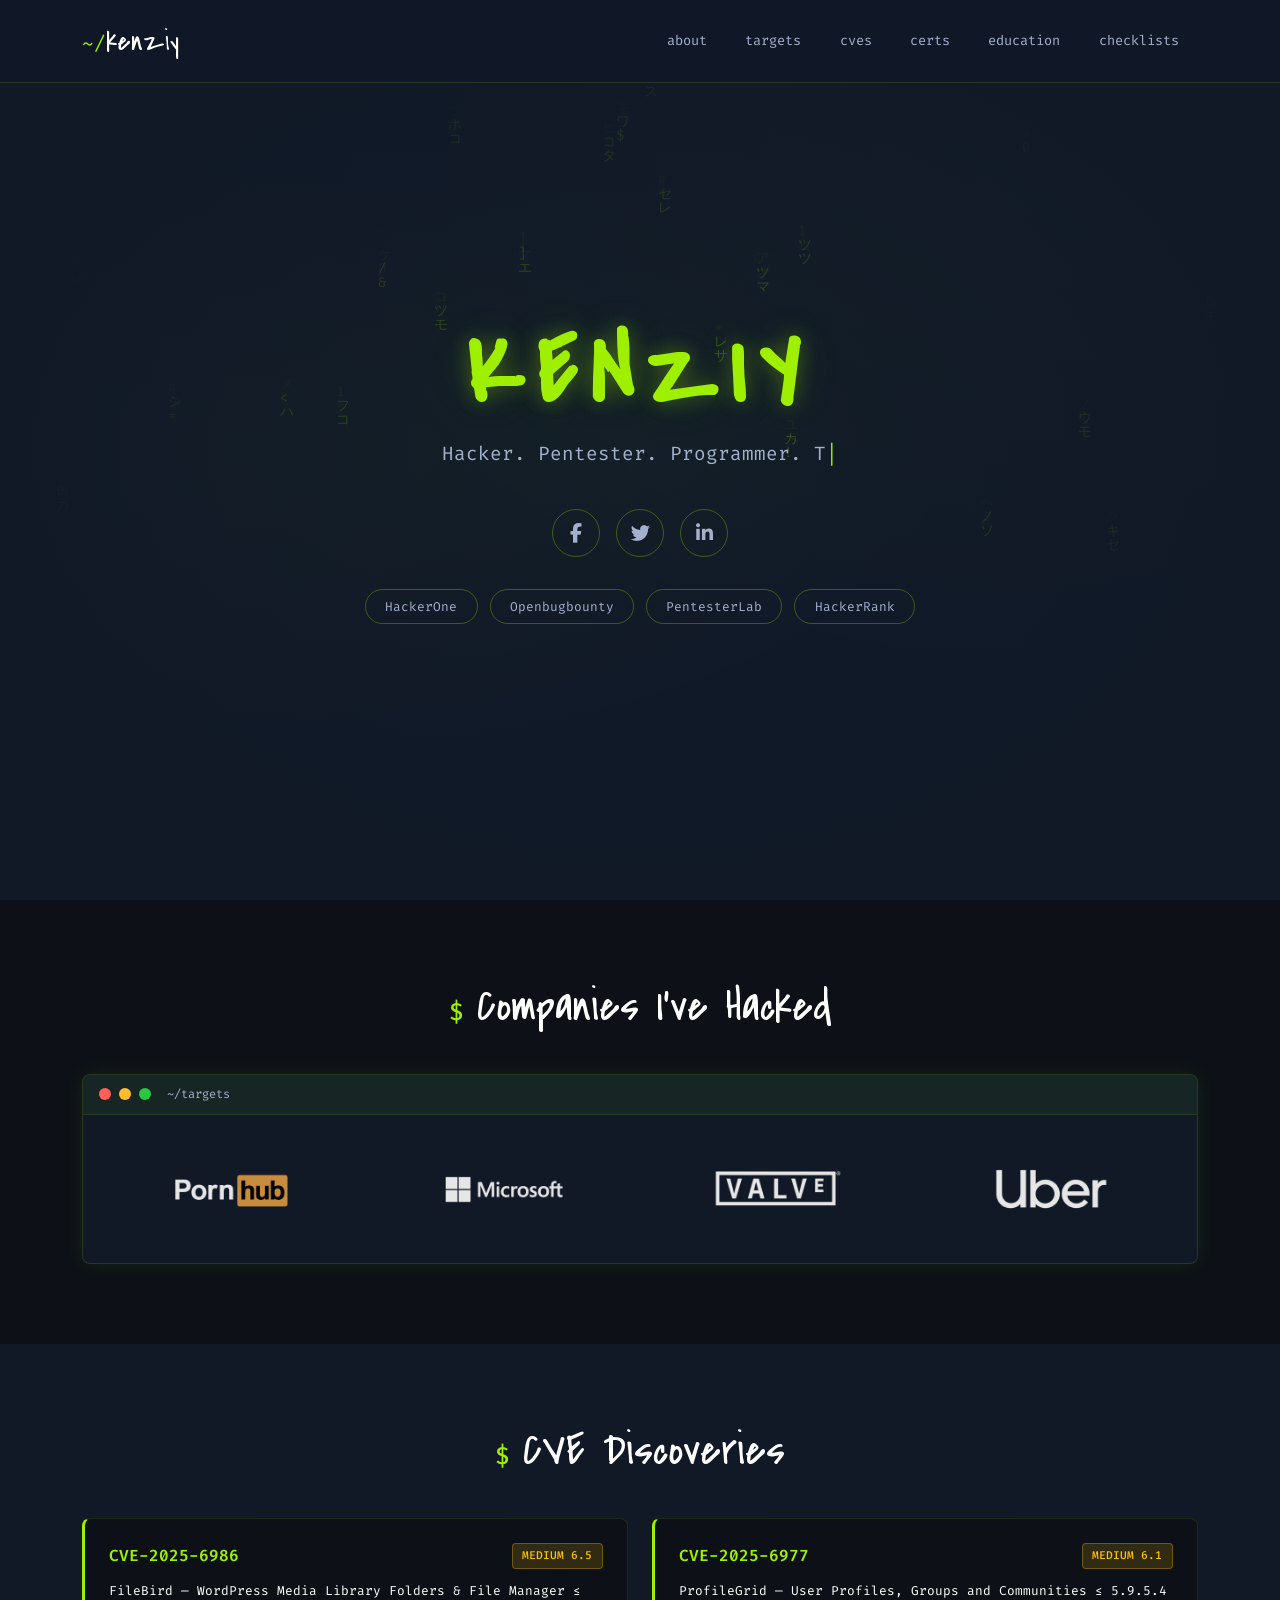
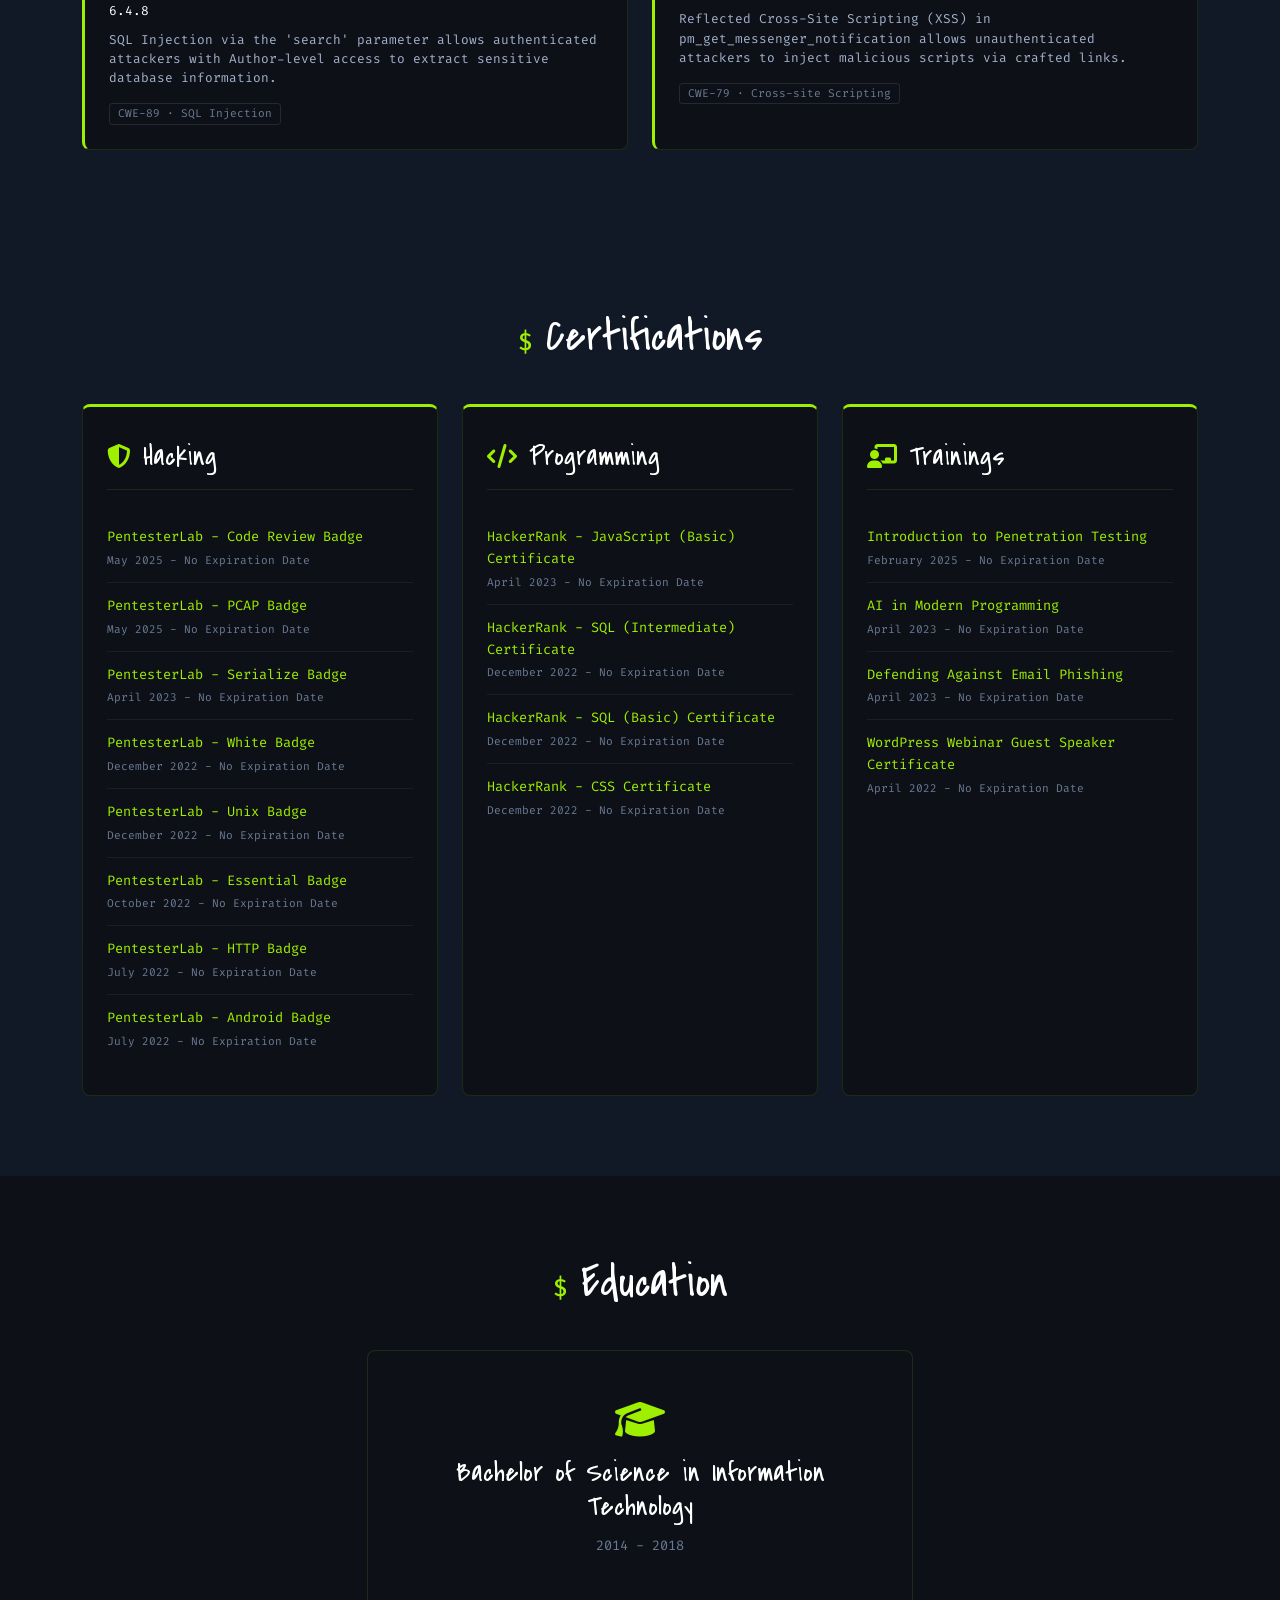
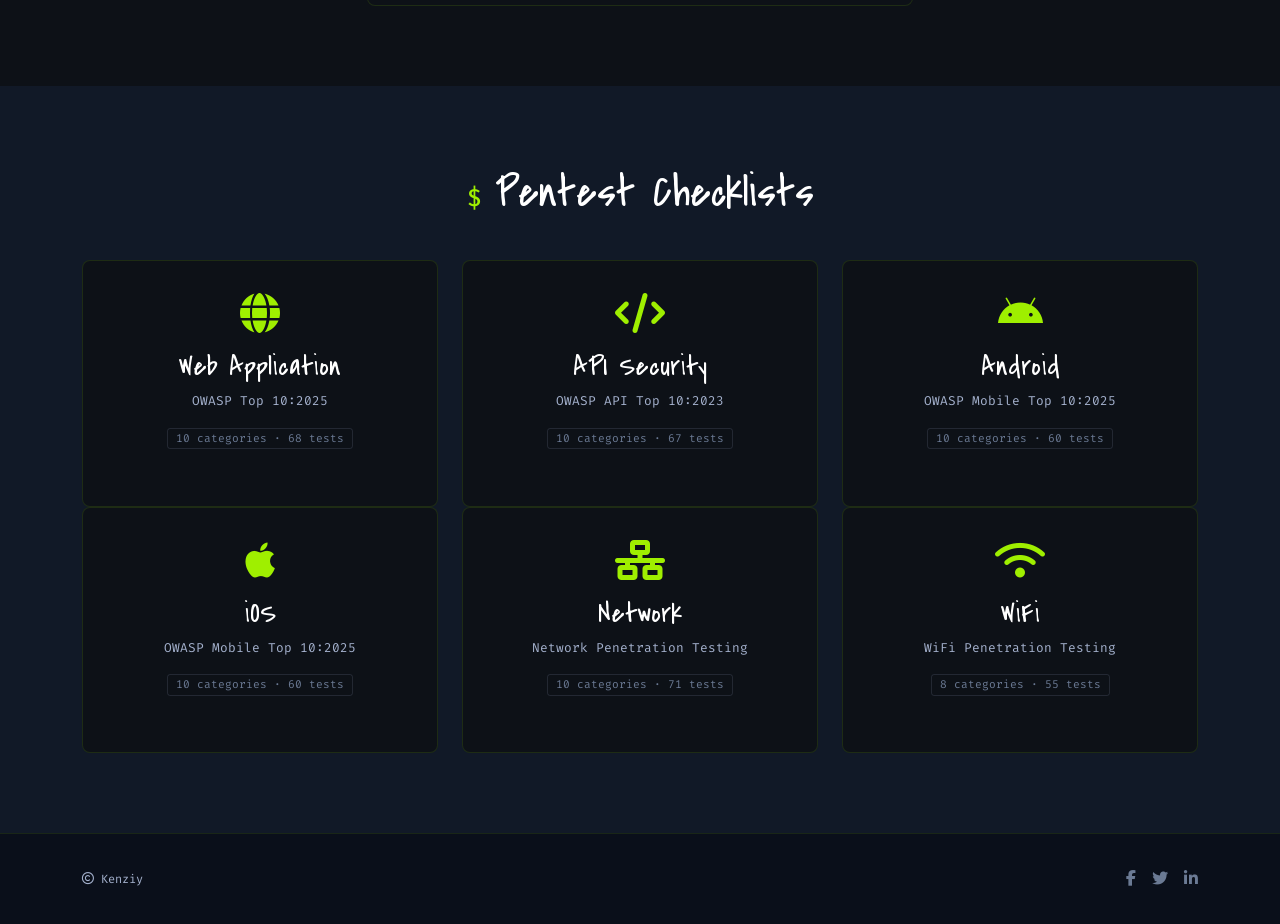
==== commit c97ee719: "dasdas" ====
--- a/index.html
+++ b/index.html
@@ -44,6 +44,9 @@
 					</li>
 					<li class="nav-item">
 						<a class="nav-link" href="#education">education</a>
+					</li>
+					<li class="nav-item">
+						<a class="nav-link" href="#checklists">checklists</a>
 					</li>
 				</ul>
 			</div>
@@ -293,6 +296,79 @@
 		</div>
 	</section>
 
+	<!-- Checklists Section -->
+	<section id="checklists" class="section">
+		<div class="container">
+			<div class="row">
+				<div class="col-12 text-center reveal">
+					<h2 class="section-title"><span class="prompt">$ </span>Pentest Checklists</h2>
+				</div>
+			</div>
+			<div class="row mt-4 justify-content-center">
+				<div class="col-md-4 col-sm-6 col-12 reveal">
+					<a href="webapp.html" class="checklist-card-link">
+						<div class="checklist-card">
+							<i class="fa-solid fa-globe checklist-icon"></i>
+							<h3>Web Application</h3>
+							<p class="checklist-desc">OWASP Top 10:2025</p>
+							<span class="checklist-tag">10 categories &middot; 68 tests</span>
+						</div>
+					</a>
+				</div>
+				<div class="col-md-4 col-sm-6 col-12 reveal">
+					<a href="api.html" class="checklist-card-link">
+						<div class="checklist-card">
+							<i class="fa-solid fa-code checklist-icon"></i>
+							<h3>API Security</h3>
+							<p class="checklist-desc">OWASP API Top 10:2023</p>
+							<span class="checklist-tag">10 categories &middot; 67 tests</span>
+						</div>
+					</a>
+				</div>
+				<div class="col-md-4 col-sm-6 col-12 reveal">
+					<a href="android.html" class="checklist-card-link">
+						<div class="checklist-card">
+							<i class="fa-brands fa-android checklist-icon"></i>
+							<h3>Android</h3>
+							<p class="checklist-desc">OWASP Mobile Top 10:2025</p>
+							<span class="checklist-tag">10 categories &middot; 60 tests</span>
+						</div>
+					</a>
+				</div>
+				<div class="col-md-4 col-sm-6 col-12 reveal">
+					<a href="ios.html" class="checklist-card-link">
+						<div class="checklist-card">
+							<i class="fa-brands fa-apple checklist-icon"></i>
+							<h3>iOS</h3>
+							<p class="checklist-desc">OWASP Mobile Top 10:2025</p>
+							<span class="checklist-tag">10 categories &middot; 60 tests</span>
+						</div>
+					</a>
+				</div>
+				<div class="col-md-4 col-sm-6 col-12 reveal">
+					<a href="network.html" class="checklist-card-link">
+						<div class="checklist-card">
+							<i class="fa-solid fa-network-wired checklist-icon"></i>
+							<h3>Network</h3>
+							<p class="checklist-desc">Network Penetration Testing</p>
+							<span class="checklist-tag">10 categories &middot; 71 tests</span>
+						</div>
+					</a>
+				</div>
+				<div class="col-md-4 col-sm-6 col-12 reveal">
+					<a href="wifi.html" class="checklist-card-link">
+						<div class="checklist-card">
+							<i class="fa-solid fa-wifi checklist-icon"></i>
+							<h3>WiFi</h3>
+							<p class="checklist-desc">WiFi Penetration Testing</p>
+							<span class="checklist-tag">8 categories &middot; 55 tests</span>
+						</div>
+					</a>
+				</div>
+			</div>
+		</div>
+	</section>
+
 	<!-- Footer -->
 	<footer>
 		<div class="container">
--- a/css/style.css
+++ b/css/style.css
@@ -520,6 +520,67 @@
 }
 
 /* ============================================
+   Checklist Cards
+   ============================================ */
+
+.checklist-card-link {
+    text-decoration: none;
+    color: inherit;
+    display: block;
+    height: 100%;
+    margin-bottom: 1.5rem;
+}
+
+.checklist-card-link:hover {
+    color: inherit;
+    text-shadow: none;
+}
+
+.checklist-card {
+    background: #0d1117;
+    border: 1px solid rgba(159, 239, 0, 0.12);
+    border-radius: 8px;
+    padding: 2rem 1.5rem;
+    text-align: center;
+    height: 100%;
+    transition: transform 0.3s ease, box-shadow 0.3s ease, border-color 0.3s ease;
+}
+
+.checklist-card:hover {
+    transform: translateY(-4px);
+    box-shadow: 0 8px 30px rgba(159, 239, 0, 0.1);
+    border-color: rgba(159, 239, 0, 0.35);
+}
+
+.checklist-icon {
+    font-size: 2.5rem;
+    color: #9fef00;
+    margin-bottom: 1rem;
+    display: block;
+}
+
+.checklist-card h3 {
+    font-size: 1.8rem;
+    margin-bottom: 0.5rem;
+}
+
+.checklist-desc {
+    font-family: 'Fira Code', monospace;
+    font-size: 0.8rem;
+    color: #a4b1cd;
+    margin-bottom: 0.75rem;
+}
+
+.checklist-tag {
+    font-family: 'Fira Code', monospace;
+    font-size: 0.7rem;
+    color: #6b7a94;
+    border: 1px solid rgba(164, 177, 205, 0.15);
+    padding: 0.15rem 0.5rem;
+    border-radius: 3px;
+}
+
+/* ============================================
    Footer
    ============================================ */
 
